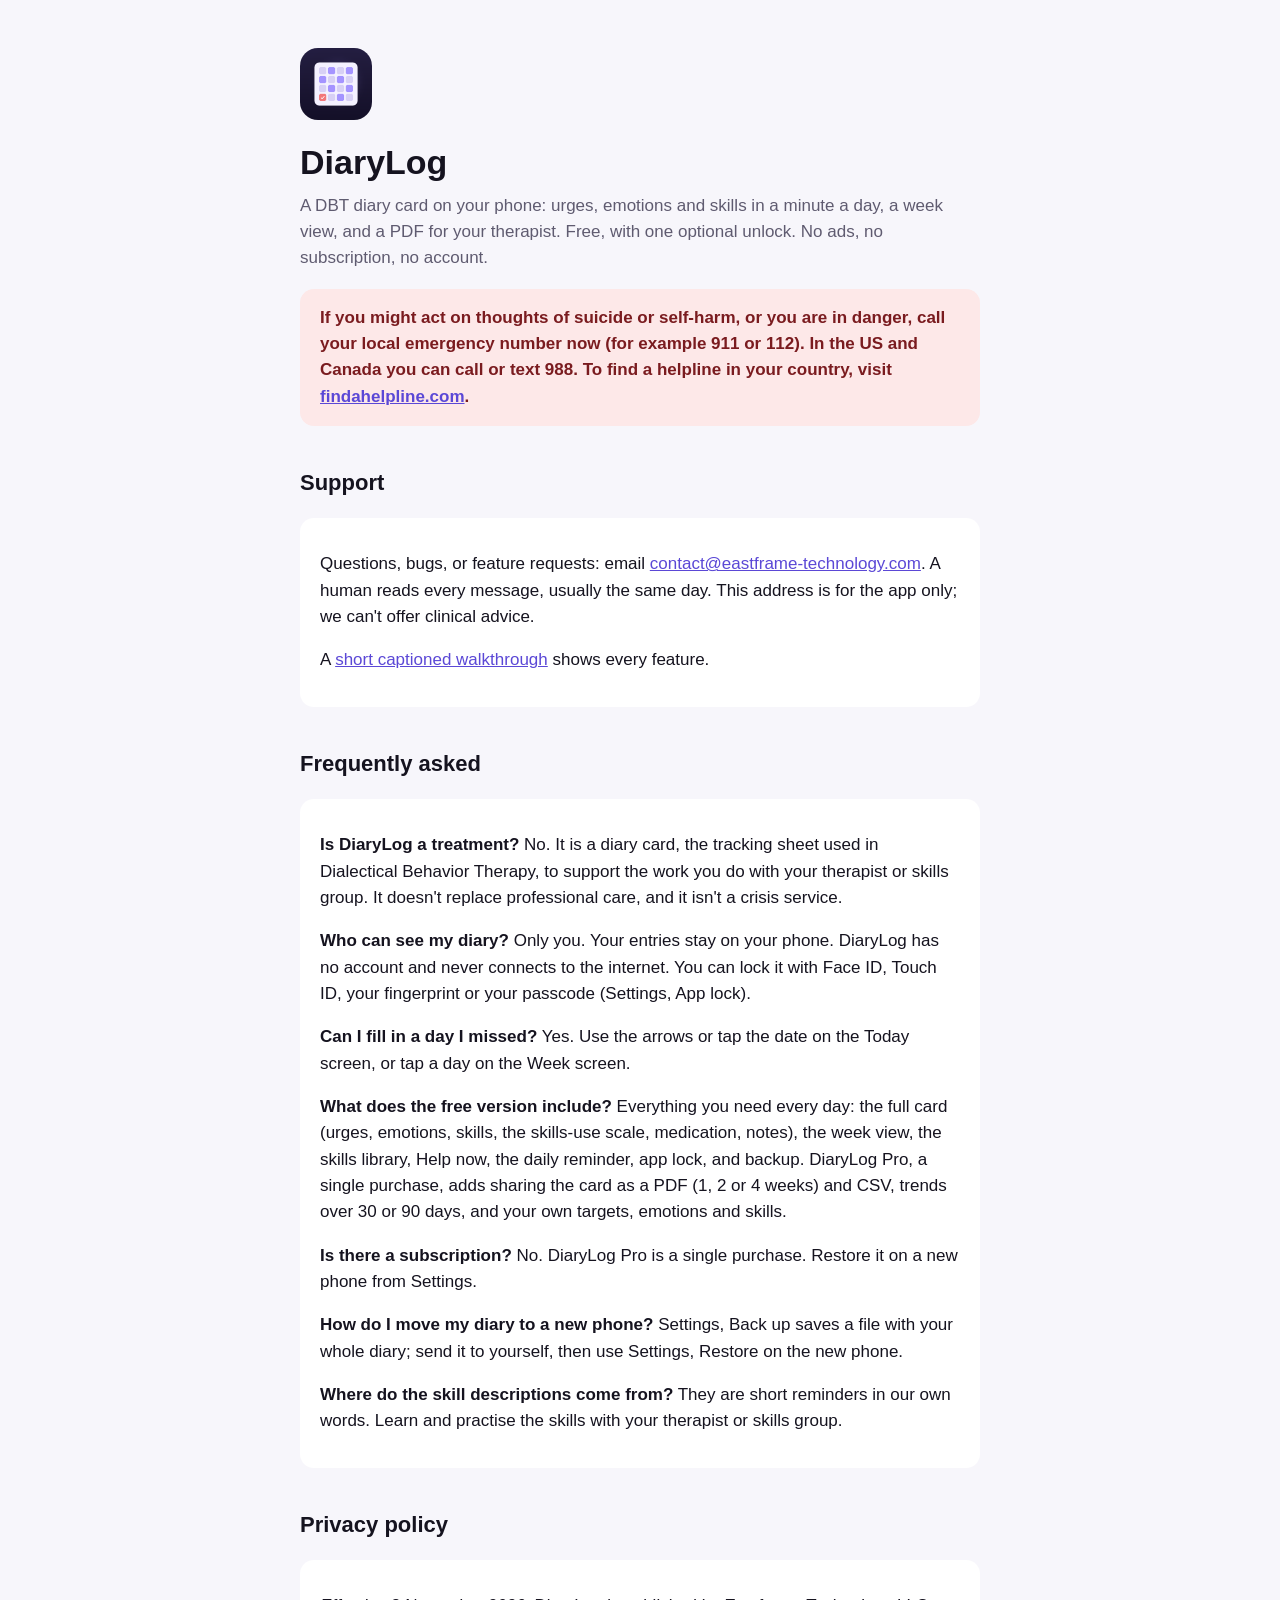
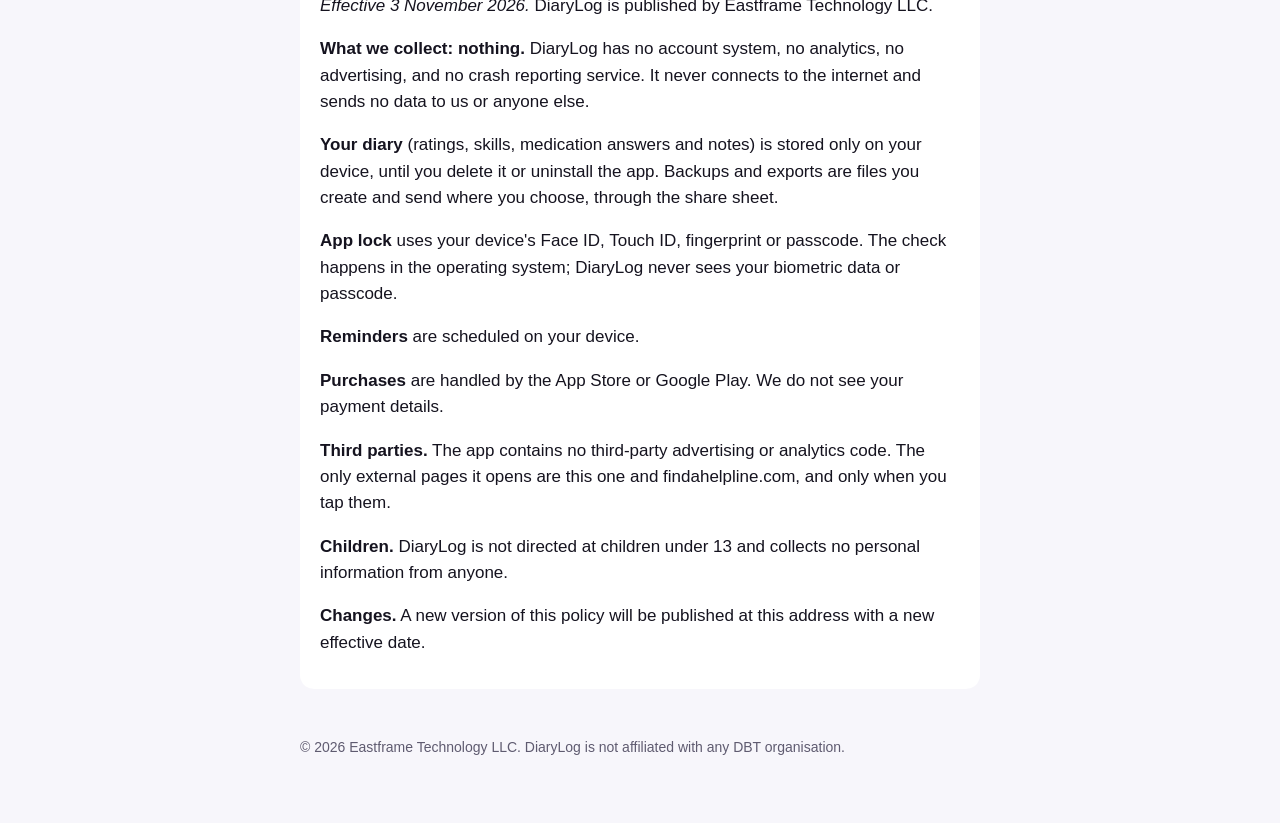
==== index.html @ 77106e6b "DiaryLog support page Co-Authored-By: Claude Opus 5.5 <noreply@anthropic.com>" ====
<!doctype html>
<html lang="en">
<head>
<meta charset="utf-8">
<meta name="viewport" content="width=device-width, initial-scale=1">
<title>DiaryLog support</title>
<meta name="description" content="Support and privacy policy for DiaryLog, the DBT diary card app.">
<style>
  :root { color-scheme: light dark; --bg:#f7f6fb; --fg:#15131f; --muted:#5f5b70; --accent:#5b48d6; --card:#ffffff; --alert:#fde8e8; --alertfg:#7a1b1f; }
  @media (prefers-color-scheme: dark) { :root { --bg:#0e0d16; --fg:#efedf7; --muted:#a7a3b8; --accent:#a594ff; --card:#18162a; --alert:#3a1418; --alertfg:#ffc9cb; } }
  body { margin:0; background:var(--bg); color:var(--fg); font:17px/1.55 -apple-system, BlinkMacSystemFont, "Segoe UI", Roboto, sans-serif; }
  main { max-width:680px; margin:0 auto; padding:48px 16px 64px; }
  h1 { font-size:34px; margin:0 0 4px; } h2 { margin-top:40px; font-size:22px; }
  p.lead { color:var(--muted); margin-top:0; }
  .card { background:var(--card); border-radius:14px; padding:16px 20px; margin:16px 0; }
  .alert { background:var(--alert); color:var(--alertfg); border-radius:14px; padding:16px 20px; margin:16px 0; font-weight:600; }
  a { color:var(--accent); }
  .logo { width:72px; height:72px; border-radius:18px; display:block; margin-bottom:16px; }
  footer { color:var(--muted); font-size:14px; margin-top:48px; }
</style>
</head>
<body>
<main>
  <img class="logo" src="icon.png" alt="">
  <h1>DiaryLog</h1>
  <p class="lead">A DBT diary card on your phone: urges, emotions and skills in a minute a day, a week view, and a PDF for your therapist. Free, with one optional unlock. No ads, no subscription, no account.</p>

  <div class="alert">If you might act on thoughts of suicide or self-harm, or you are in danger, call your local emergency number now (for example 911 or 112). In the US and Canada you can call or text 988. To find a helpline in your country, visit <a href="https://findahelpline.com">findahelpline.com</a>.</div>

  <h2 id="support">Support</h2>
  <div class="card">
    <p>Questions, bugs, or feature requests: email <a href="mailto:contact@eastframe-technology.com">contact@eastframe-technology.com</a>. A human reads every message, usually the same day. This address is for the app only; we can't offer clinical advice.</p>
    <p>A <a href="diarylog-ios-demo.mp4">short captioned walkthrough</a> shows every feature.</p>
  </div>

  <h2>Frequently asked</h2>
  <div class="card">
    <p><strong>Is DiaryLog a treatment?</strong> No. It is a diary card, the tracking sheet used in Dialectical Behavior Therapy, to support the work you do with your therapist or skills group. It doesn't replace professional care, and it isn't a crisis service.</p>
    <p><strong>Who can see my diary?</strong> Only you. Your entries stay on your phone. DiaryLog has no account and never connects to the internet. You can lock it with Face ID, Touch ID, your fingerprint or your passcode (Settings, App lock).</p>
    <p><strong>Can I fill in a day I missed?</strong> Yes. Use the arrows or tap the date on the Today screen, or tap a day on the Week screen.</p>
    <p><strong>What does the free version include?</strong> Everything you need every day: the full card (urges, emotions, skills, the skills-use scale, medication, notes), the week view, the skills library, Help now, the daily reminder, app lock, and backup. DiaryLog Pro, a single purchase, adds sharing the card as a PDF (1, 2 or 4 weeks) and CSV, trends over 30 or 90 days, and your own targets, emotions and skills.</p>
    <p><strong>Is there a subscription?</strong> No. DiaryLog Pro is a single purchase. Restore it on a new phone from Settings.</p>
    <p><strong>How do I move my diary to a new phone?</strong> Settings, Back up saves a file with your whole diary; send it to yourself, then use Settings, Restore on the new phone.</p>
    <p><strong>Where do the skill descriptions come from?</strong> They are short reminders in our own words. Learn and practise the skills with your therapist or skills group.</p>
  </div>

  <h2 id="privacy">Privacy policy</h2>
  <div class="card">
    <p><em>Effective 3 November 2026.</em> DiaryLog is published by Eastframe Technology LLC.</p>
    <p><strong>What we collect: nothing.</strong> DiaryLog has no account system, no analytics, no advertising, and no crash reporting service. It never connects to the internet and sends no data to us or anyone else.</p>
    <p><strong>Your diary</strong> (ratings, skills, medication answers and notes) is stored only on your device, until you delete it or uninstall the app. Backups and exports are files you create and send where you choose, through the share sheet.</p>
    <p><strong>App lock</strong> uses your device's Face ID, Touch ID, fingerprint or passcode. The check happens in the operating system; DiaryLog never sees your biometric data or passcode.</p>
    <p><strong>Reminders</strong> are scheduled on your device.</p>
    <p><strong>Purchases</strong> are handled by the App Store or Google Play. We do not see your payment details.</p>
    <p><strong>Third parties.</strong> The app contains no third-party advertising or analytics code. The only external pages it opens are this one and findahelpline.com, and only when you tap them.</p>
    <p><strong>Children.</strong> DiaryLog is not directed at children under 13 and collects no personal information from anyone.</p>
    <p><strong>Changes.</strong> A new version of this policy will be published at this address with a new effective date.</p>
  </div>

  <footer>© 2026 Eastframe Technology LLC. DiaryLog is not affiliated with any DBT organisation.</footer>
</main>
</body>
</html>
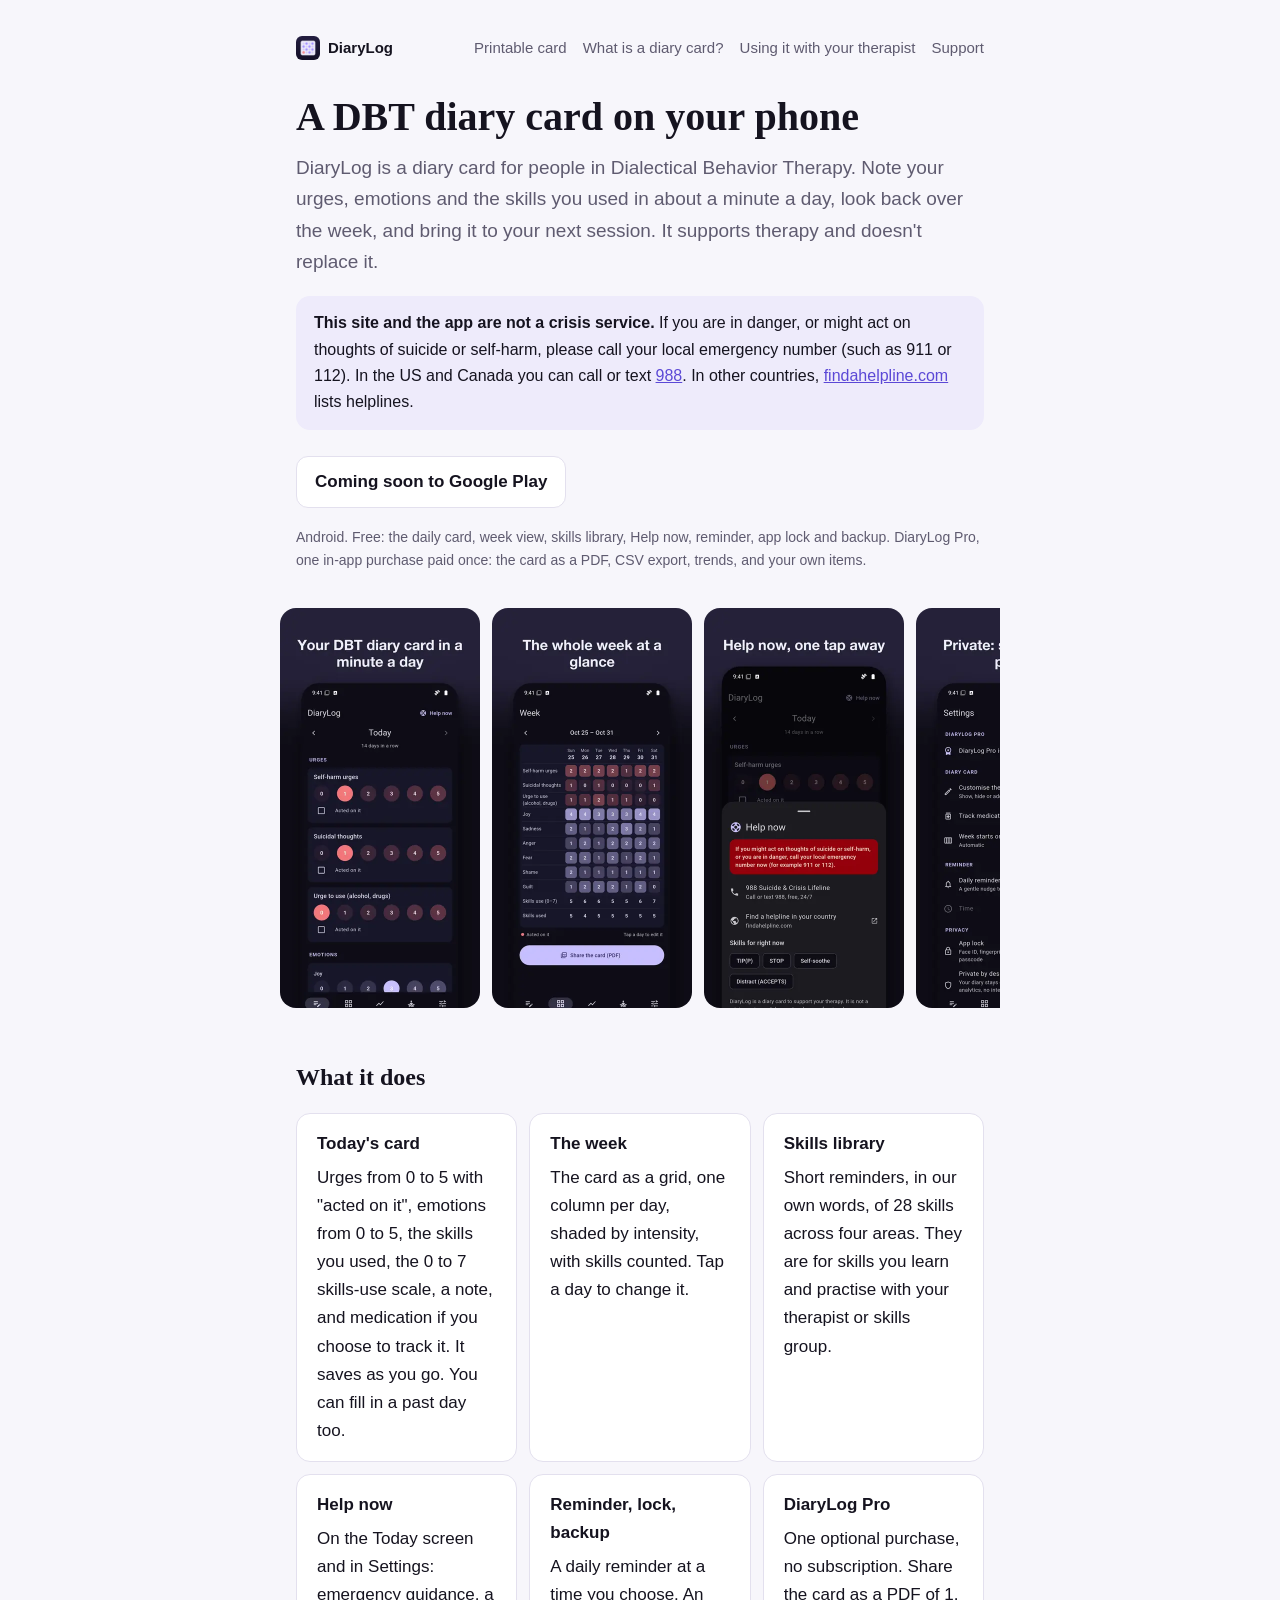
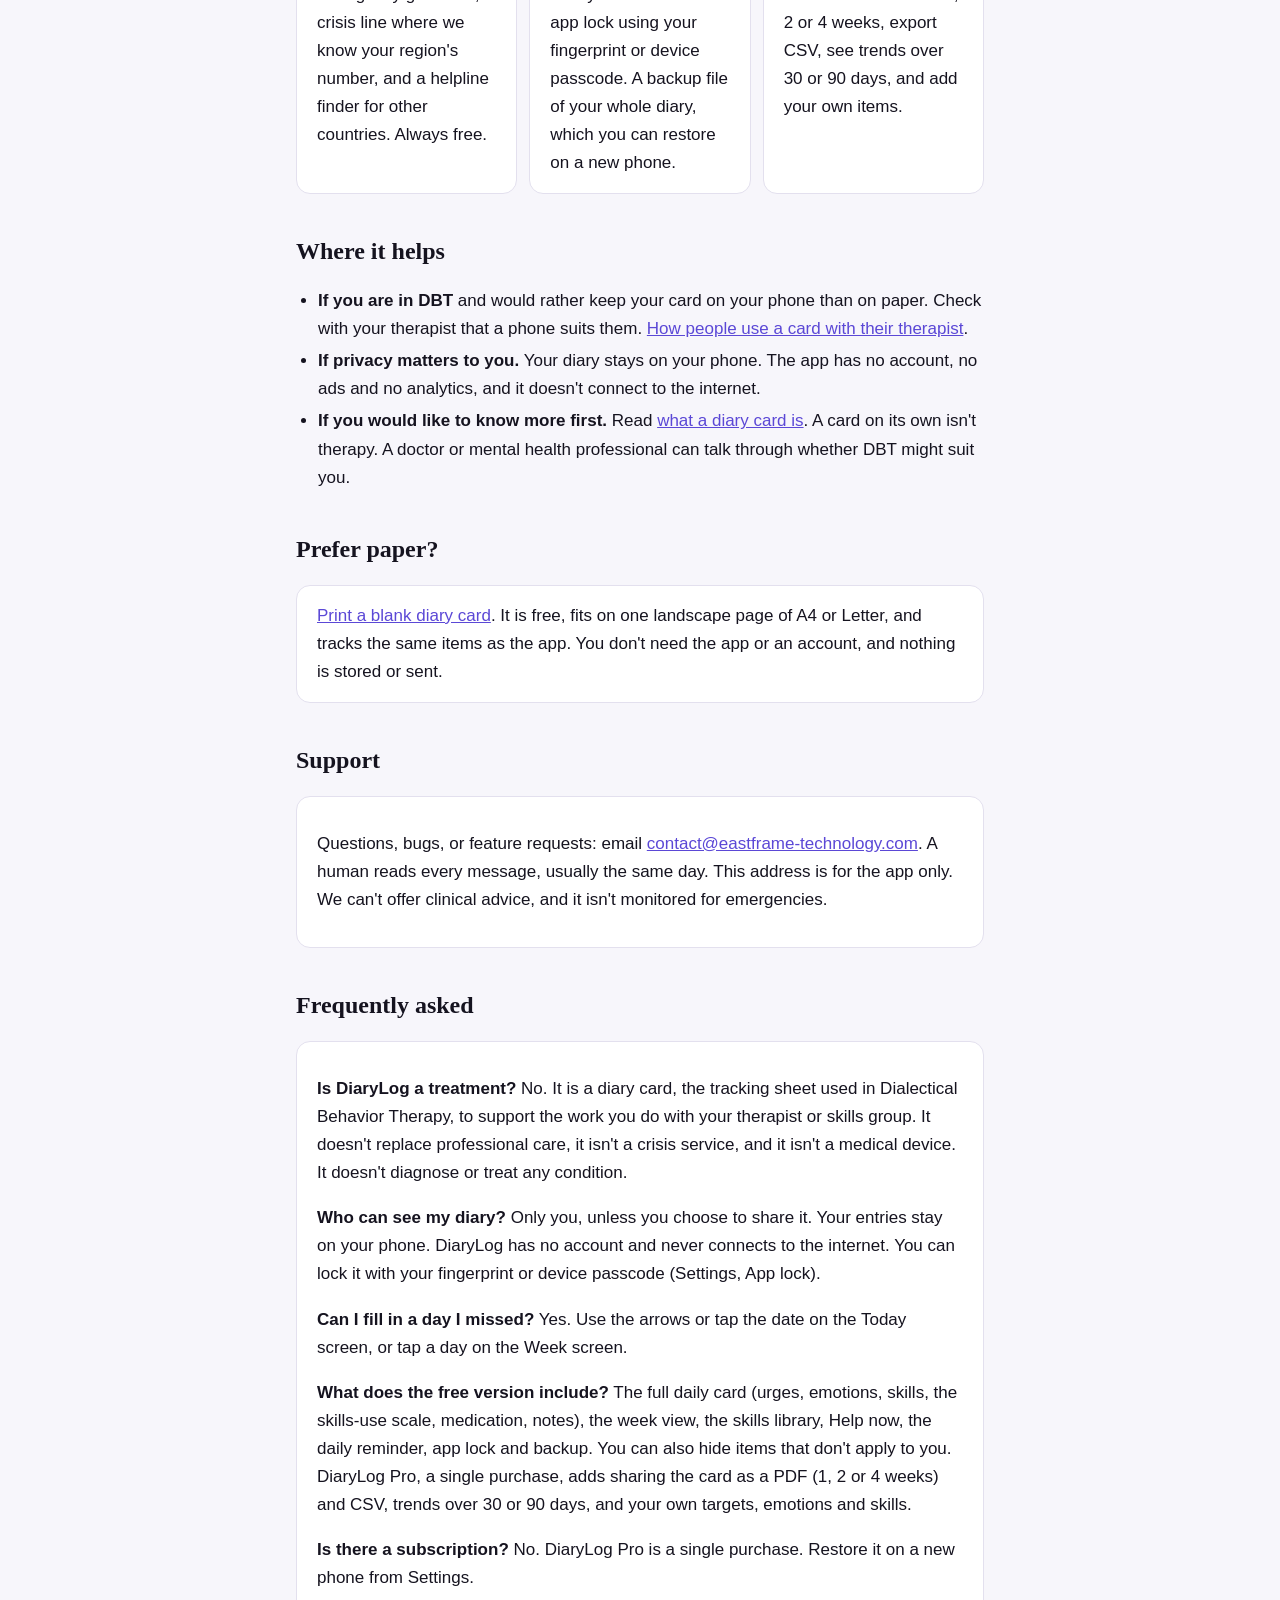
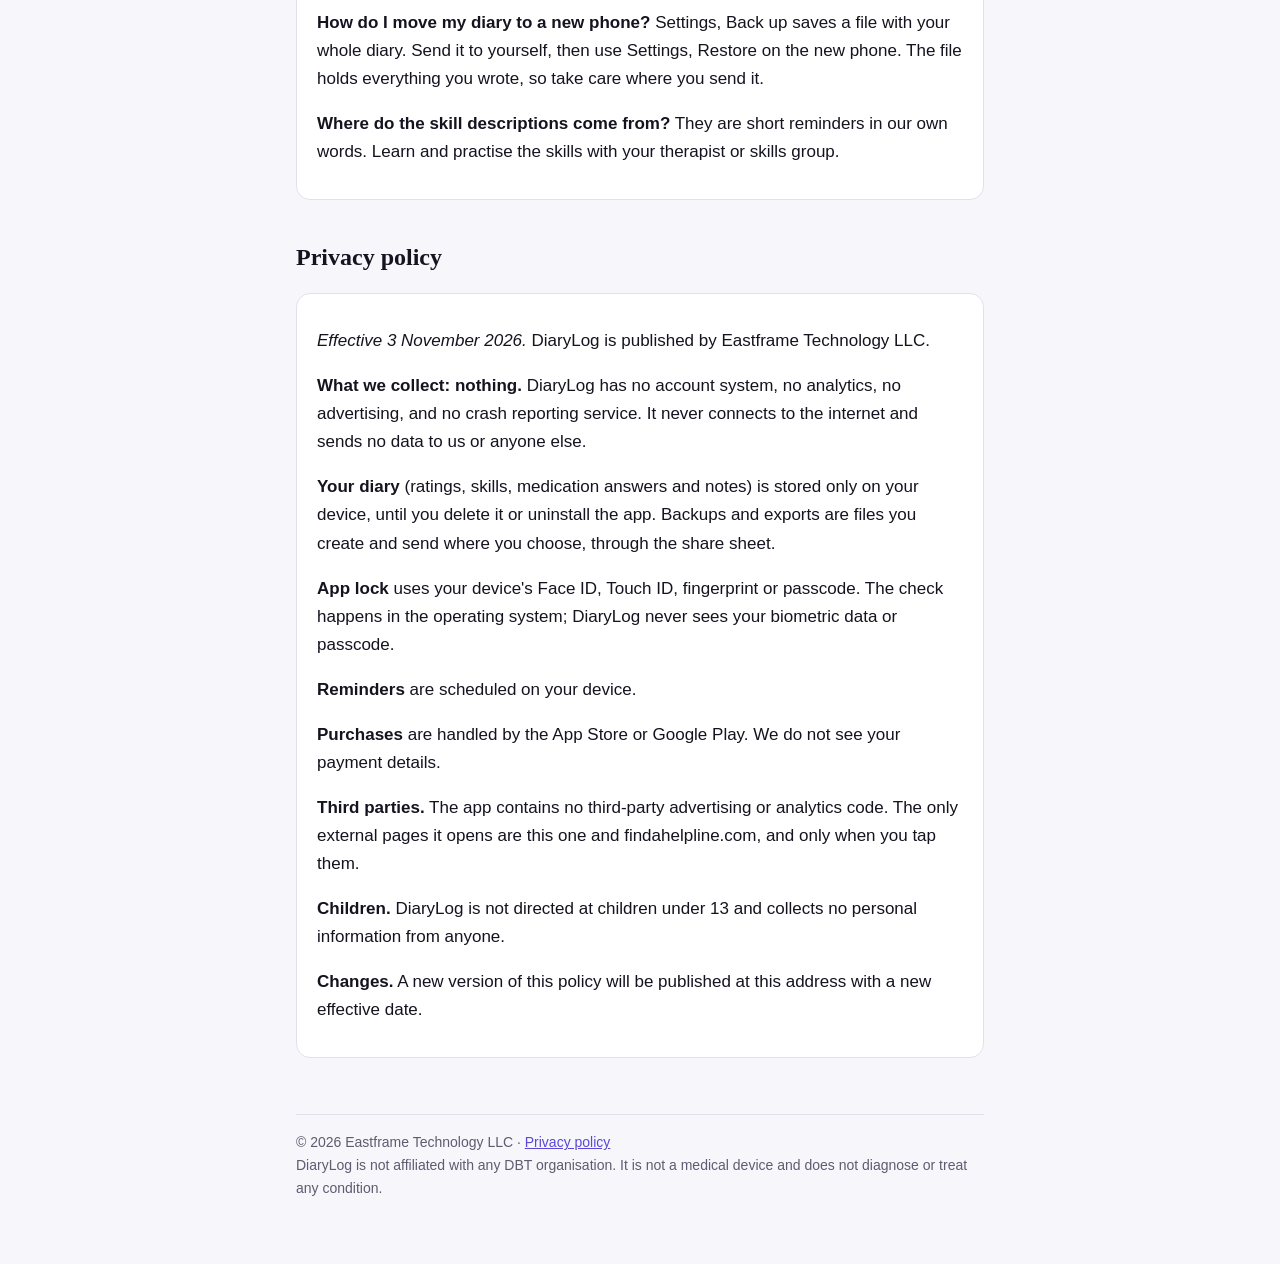
==== commit 2fa0232c: "Landing page, printable diary card, two guides and sitemap Blank one-page landscape diary card for A" ====
--- a/index.html
+++ b/index.html
@@ -3,44 +3,73 @@
 <head>
 <meta charset="utf-8">
 <meta name="viewport" content="width=device-width, initial-scale=1">
-<title>DiaryLog support</title>
-<meta name="description" content="Support and privacy policy for DiaryLog, the DBT diary card app.">
-<style>
-  :root { color-scheme: light dark; --bg:#f7f6fb; --fg:#15131f; --muted:#5f5b70; --accent:#5b48d6; --card:#ffffff; --alert:#fde8e8; --alertfg:#7a1b1f; }
-  @media (prefers-color-scheme: dark) { :root { --bg:#0e0d16; --fg:#efedf7; --muted:#a7a3b8; --accent:#a594ff; --card:#18162a; --alert:#3a1418; --alertfg:#ffc9cb; } }
-  body { margin:0; background:var(--bg); color:var(--fg); font:17px/1.55 -apple-system, BlinkMacSystemFont, "Segoe UI", Roboto, sans-serif; }
-  main { max-width:680px; margin:0 auto; padding:48px 16px 64px; }
-  h1 { font-size:34px; margin:0 0 4px; } h2 { margin-top:40px; font-size:22px; }
-  p.lead { color:var(--muted); margin-top:0; }
-  .card { background:var(--card); border-radius:14px; padding:16px 20px; margin:16px 0; }
-  .alert { background:var(--alert); color:var(--alertfg); border-radius:14px; padding:16px 20px; margin:16px 0; font-weight:600; }
-  a { color:var(--accent); }
-  .logo { width:72px; height:72px; border-radius:18px; display:block; margin-bottom:16px; }
-  footer { color:var(--muted); font-size:14px; margin-top:48px; }
-</style>
+<title>DiaryLog: DBT diary card app for Android, private and on your phone</title>
+<meta name="description" content="DiaryLog is a DBT diary card for Android: urges, emotions, skills use, medication and notes, with a week view to bring to your therapist. Your entries stay on your phone. No ads, no account.">
+<link rel="canonical" href="https://eastframe-technology.github.io/diarylog-support/">
+<meta property="og:type" content="website">
+<meta property="og:title" content="DiaryLog: a DBT diary card on your phone">
+<meta property="og:description" content="Urges, emotions and skills in about a minute a day, with a week view to bring to your therapist. Your entries stay on your phone.">
+<meta property="og:image" content="https://eastframe-technology.github.io/diarylog-support/img/og.jpg">
+<meta property="og:url" content="https://eastframe-technology.github.io/diarylog-support/">
+<meta name="twitter:card" content="summary_large_image">
+<link rel="icon" href="icon.png">
+<link rel="stylesheet" href="style.css">
+<script type="application/ld+json">
+{"@context":"https://schema.org","@type":"MobileApplication","name":"DiaryLog: DBT Diary Card","operatingSystem":"Android","applicationCategory":"HealthApplication","description":"A DBT diary card to support therapy: urges, emotions, skills use, medication and notes, with a week view. No ads, no subscription, no account. Not a treatment and not a crisis service.","image":"https://eastframe-technology.github.io/diarylog-support/img/og.jpg","offers":{"@type":"Offer","price":"0","priceCurrency":"USD"},"publisher":{"@type":"Organization","name":"Eastframe Technology LLC"}}
+</script>
 </head>
 <body>
 <main>
-  <img class="logo" src="icon.png" alt="">
-  <h1>DiaryLog</h1>
-  <p class="lead">A DBT diary card on your phone: urges, emotions and skills in a minute a day, a week view, and a PDF for your therapist. Free, with one optional unlock. No ads, no subscription, no account.</p>
+  <nav><a class="home" href="./"><img src="icon.png" alt="">DiaryLog</a><a href="tools/printable-dbt-diary-card.html">Printable card</a><a href="guides/what-is-a-dbt-diary-card.html">What is a diary card?</a><a href="guides/diary-card-with-your-therapist.html">Using it with your therapist</a><a href="#support">Support</a></nav>
 
-  <div class="alert">If you might act on thoughts of suicide or self-harm, or you are in danger, call your local emergency number now (for example 911 or 112). In the US and Canada you can call or text 988. To find a helpline in your country, visit <a href="https://findahelpline.com">findahelpline.com</a>.</div>
+  <h1>A DBT diary card on your phone</h1>
+  <p class="lead">DiaryLog is a diary card for people in Dialectical Behavior Therapy. Note your urges, emotions and the skills you used in about a minute a day, look back over the week, and bring it to your next session. It supports therapy and doesn't replace it.</p>
+
+  <aside class="crisis"><strong>This site and the app are not a crisis service.</strong> If you are in danger, or might act on thoughts of suicide or self-harm, please call your local emergency number (such as 911 or 112). In the US and Canada you can call or text <a href="tel:988">988</a>. In other countries, <a href="https://findahelpline.com">findahelpline.com</a> lists helplines.</aside>
+
+  <!-- PLAY_CTA --><p class="soon">Coming soon to Google Play</p><!-- /PLAY_CTA -->
+  <p class="note">Android. Free: the daily card, week view, skills library, Help now, reminder, app lock and backup. DiaryLog Pro, one in-app purchase paid once: the card as a PDF, CSV export, trends, and your own items.</p>
+
+  <div class="shots" aria-label="Screenshots">
+    <img src="img/shot-1.webp" width="200" height="400" alt="Today's card with urges and emotions rated from 0 to 5">
+    <img src="img/shot-2.webp" width="200" height="400" alt="Week view as a grid, one column per day" loading="lazy">
+    <img src="img/shot-3.webp" width="200" height="400" alt="Help now sheet with emergency guidance and a helpline finder" loading="lazy">
+    <img src="img/shot-4.webp" width="200" height="400" alt="Settings for the card, reminder and app lock" loading="lazy">
+  </div>
+
+  <h2>What it does</h2>
+  <div class="grid">
+    <div class="card"><h3>Today's card</h3>Urges from 0 to 5 with "acted on it", emotions from 0 to 5, the skills you used, the 0 to 7 skills-use scale, a note, and medication if you choose to track it. It saves as you go. You can fill in a past day too.</div>
+    <div class="card"><h3>The week</h3>The card as a grid, one column per day, shaded by intensity, with skills counted. Tap a day to change it.</div>
+    <div class="card"><h3>Skills library</h3>Short reminders, in our own words, of 28 skills across four areas. They are for skills you learn and practise with your therapist or skills group.</div>
+    <div class="card"><h3>Help now</h3>On the Today screen and in Settings: emergency guidance, a crisis line where we know your region's number, and a helpline finder for other countries. Always free.</div>
+    <div class="card"><h3>Reminder, lock, backup</h3>A daily reminder at a time you choose. An app lock using your fingerprint or device passcode. A backup file of your whole diary, which you can restore on a new phone.</div>
+    <div class="card"><h3>DiaryLog Pro</h3>One optional purchase, no subscription. Share the card as a PDF of 1, 2 or 4 weeks, export CSV, see trends over 30 or 90 days, and add your own items.</div>
+  </div>
+
+  <h2>Where it helps</h2>
+  <ul>
+    <li><strong>If you are in DBT</strong> and would rather keep your card on your phone than on paper. Check with your therapist that a phone suits them. <a href="guides/diary-card-with-your-therapist.html">How people use a card with their therapist</a>.</li>
+    <li><strong>If privacy matters to you.</strong> Your diary stays on your phone. The app has no account, no ads and no analytics, and it doesn't connect to the internet.</li>
+    <li><strong>If you would like to know more first.</strong> Read <a href="guides/what-is-a-dbt-diary-card.html">what a diary card is</a>. A card on its own isn't therapy. A doctor or mental health professional can talk through whether DBT might suit you.</li>
+  </ul>
+
+  <h2>Prefer paper?</h2>
+  <div class="card"><a href="tools/printable-dbt-diary-card.html">Print a blank diary card</a>. It is free, fits on one landscape page of A4 or Letter, and tracks the same items as the app. You don't need the app or an account, and nothing is stored or sent.</div>
 
   <h2 id="support">Support</h2>
   <div class="card">
-    <p>Questions, bugs, or feature requests: email <a href="mailto:contact@eastframe-technology.com">contact@eastframe-technology.com</a>. A human reads every message, usually the same day. This address is for the app only; we can't offer clinical advice.</p>
-    <p>A <a href="diarylog-ios-demo.mp4">short captioned walkthrough</a> shows every feature.</p>
+    <p>Questions, bugs, or feature requests: email <a href="mailto:contact@eastframe-technology.com">contact@eastframe-technology.com</a>. A human reads every message, usually the same day. This address is for the app only. We can't offer clinical advice, and it isn't monitored for emergencies.</p>
   </div>
 
   <h2>Frequently asked</h2>
   <div class="card">
-    <p><strong>Is DiaryLog a treatment?</strong> No. It is a diary card, the tracking sheet used in Dialectical Behavior Therapy, to support the work you do with your therapist or skills group. It doesn't replace professional care, and it isn't a crisis service.</p>
-    <p><strong>Who can see my diary?</strong> Only you. Your entries stay on your phone. DiaryLog has no account and never connects to the internet. You can lock it with Face ID, Touch ID, your fingerprint or your passcode (Settings, App lock).</p>
+    <p><strong>Is DiaryLog a treatment?</strong> No. It is a diary card, the tracking sheet used in Dialectical Behavior Therapy, to support the work you do with your therapist or skills group. It doesn't replace professional care, it isn't a crisis service, and it isn't a medical device. It doesn't diagnose or treat any condition.</p>
+    <p><strong>Who can see my diary?</strong> Only you, unless you choose to share it. Your entries stay on your phone. DiaryLog has no account and never connects to the internet. You can lock it with your fingerprint or device passcode (Settings, App lock).</p>
     <p><strong>Can I fill in a day I missed?</strong> Yes. Use the arrows or tap the date on the Today screen, or tap a day on the Week screen.</p>
-    <p><strong>What does the free version include?</strong> Everything you need every day: the full card (urges, emotions, skills, the skills-use scale, medication, notes), the week view, the skills library, Help now, the daily reminder, app lock, and backup. DiaryLog Pro, a single purchase, adds sharing the card as a PDF (1, 2 or 4 weeks) and CSV, trends over 30 or 90 days, and your own targets, emotions and skills.</p>
+    <p><strong>What does the free version include?</strong> The full daily card (urges, emotions, skills, the skills-use scale, medication, notes), the week view, the skills library, Help now, the daily reminder, app lock and backup. You can also hide items that don't apply to you. DiaryLog Pro, a single purchase, adds sharing the card as a PDF (1, 2 or 4 weeks) and CSV, trends over 30 or 90 days, and your own targets, emotions and skills.</p>
     <p><strong>Is there a subscription?</strong> No. DiaryLog Pro is a single purchase. Restore it on a new phone from Settings.</p>
-    <p><strong>How do I move my diary to a new phone?</strong> Settings, Back up saves a file with your whole diary; send it to yourself, then use Settings, Restore on the new phone.</p>
+    <p><strong>How do I move my diary to a new phone?</strong> Settings, Back up saves a file with your whole diary. Send it to yourself, then use Settings, Restore on the new phone. The file holds everything you wrote, so take care where you send it.</p>
     <p><strong>Where do the skill descriptions come from?</strong> They are short reminders in our own words. Learn and practise the skills with your therapist or skills group.</p>
   </div>
 
@@ -57,7 +86,7 @@
     <p><strong>Changes.</strong> A new version of this policy will be published at this address with a new effective date.</p>
   </div>
 
-  <footer>© 2026 Eastframe Technology LLC. DiaryLog is not affiliated with any DBT organisation.</footer>
+  <footer>© 2026 Eastframe Technology LLC · <a href="privacy.html">Privacy policy</a><br>DiaryLog is not affiliated with any DBT organisation. It is not a medical device and does not diagnose or treat any condition.</footer>
 </main>
 </body>
 </html>
--- a/style.css
+++ b/style.css
@@ -0,0 +1,86 @@
+:root { color-scheme: light dark; --bg:#f7f6fb; --fg:#15131f; --muted:#5f5b70; --accent:#5b48d6; --card:#ffffff; --line:#e3e0ee; --tint:#eeebfb; }
+@media (prefers-color-scheme: dark) { :root { --bg:#0e0d16; --fg:#efedf7; --muted:#a7a3b8; --accent:#a594ff; --card:#18162a; --line:#2a2740; --tint:#1e1b33; } }
+* { box-sizing: border-box; }
+[hidden] { display:none !important; }
+body { margin:0; background:var(--bg); color:var(--fg); font:17px/1.65 -apple-system, BlinkMacSystemFont, "Segoe UI", Roboto, sans-serif; }
+main { max-width:720px; margin:0 auto; padding:36px 16px 64px; }
+main.wide { max-width:1096px; }
+main.wide > :not(.sheet-wrap) { max-width:720px; margin-left:auto; margin-right:auto; }
+nav { display:flex; gap:16px; flex-wrap:wrap; font-size:15px; margin-bottom:32px; }
+nav a { color:var(--muted); text-decoration:none; } nav a:hover { color:var(--fg); }
+nav a.home { color:var(--fg); font-weight:600; margin-right:auto; display:flex; align-items:center; gap:8px; }
+nav img { width:24px; height:24px; border-radius:6px; }
+h1, h2 { font-family:"Iowan Old Style", "Palatino Linotype", Georgia, serif; font-weight:600; }
+h1 { font-size:clamp(29px, 6vw, 40px); line-height:1.18; margin:0 0 12px; }
+h2 { margin-top:42px; font-size:24px; line-height:1.3; } h3 { font-size:17px; margin:24px 0 6px; }
+p.lead { color:var(--muted); font-size:19px; margin-top:0; }
+a { color:var(--accent); }
+.card { background:var(--card); border:1px solid var(--line); border-radius:14px; padding:16px 20px; margin:16px 0; }
+.crisis { background:var(--tint); border-radius:14px; padding:14px 18px; margin:18px 0; font-size:16px; }
+.soon { display:inline-block; background:var(--card); border:1px solid var(--line); font-weight:600; padding:11px 18px; border-radius:12px; margin:8px 0 4px; }
+.note { color:var(--muted); font-size:14px; }
+.shots { display:flex; gap:12px; overflow-x:auto; padding:8px 16px 12px; margin:28px -16px 0; scroll-snap-type:x mandatory; }
+.shots img { width:200px; height:auto; aspect-ratio:1/2; border-radius:16px; flex:none; scroll-snap-align:start; background:#15112a; }
+.grid { display:grid; grid-template-columns:repeat(auto-fit, minmax(210px, 1fr)); gap:12px; }
+.grid .card { margin:0; } .grid h3 { margin-top:0; }
+ul, ol { padding-left:22px; } li { margin:4px 0; }
+footer { color:var(--muted); font-size:14px; margin-top:56px; border-top:1px solid var(--line); padding-top:16px; }
+@media (max-width: 480px) { nav { gap:12px; font-size:14px; } nav a.home { width:100%; margin-bottom:2px; } }
+
+/* Printable card: controls */
+.controls { display:flex; flex-wrap:wrap; align-items:end; gap:12px 16px; margin:20px auto; }
+.controls label { display:block; font-size:14px; font-weight:600; color:var(--muted); margin-bottom:4px; }
+.controls select { font:inherit; font-size:16px; color:var(--fg); background:var(--card); border:1px solid var(--line); border-radius:10px; padding:9px 12px; }
+.controls button { font:inherit; font-weight:600; color:#fff; background:#5b48d6; border:0; border-radius:10px; padding:10px 22px; cursor:pointer; }
+.controls button:focus-visible, .controls select:focus-visible { outline:2px solid var(--accent); outline-offset:2px; }
+
+/* Printable card: the sheet. Always paper colours, in dark mode too. */
+.sheet-wrap { overflow-x:auto; margin:16px 0; border-radius:6px; }
+.sheet { --ink:#1c1b22; --soft:#625f73; --rule:#b9b4cf; --heavy:#5f5a7d; --band:#ebe8fa; --shade:#f6f5fc; --mark:#4a39bd;
+  width:1064px; padding:6mm; background:#fff; color:var(--ink);
+  font:8.2pt/1.25 -apple-system, BlinkMacSystemFont, "Segoe UI", Roboto, Helvetica, Arial, sans-serif; color-scheme:light; }
+.sheet-head { display:flex; align-items:baseline; gap:5mm; height:8mm; }
+.sheet-title { font:600 16pt/1.1 "Iowan Old Style", "Palatino Linotype", Georgia, serif; color:var(--mark); }
+.sheet-sub { color:var(--soft); }
+.sheet-fields { margin-left:auto; display:flex; gap:5mm; }
+.sheet-fields span { display:flex; align-items:baseline; gap:1.5mm; color:var(--soft); white-space:nowrap; }
+.sheet-fields i { display:block; border-bottom:0.6pt solid var(--ink); }
+.sheet-fields .name i { width:34mm; } .sheet-fields .week i { width:28mm; }
+
+.days { margin-top:1.4mm; width:100%; border-collapse:collapse; table-layout:fixed; }
+.days th, .days td { border:0.5pt solid var(--rule); padding:0; text-align:center; }
+.days thead th { background:var(--band); font-weight:600; font-size:7.6pt; line-height:1.15; padding:0.6mm 0.5mm; -webkit-print-color-adjust:exact; print-color-adjust:exact; }
+.days thead .group { font-size:8.4pt; height:5.6mm; color:var(--mark); }
+.days thead .target { height:15mm; }
+.days thead .sub { height:4.6mm; font-weight:400; font-size:7pt; background:#fff; }
+.days thead .own { font-weight:400; color:var(--soft); }
+.v { display:inline-block; writing-mode:vertical-rl; transform:rotate(180deg); text-align:left; white-space:normal; height:18.6mm; }
+.days tbody th { font-weight:600; text-align:left; padding-left:1.6mm; font-size:8.6pt; }
+.days tbody tr { height:13.2mm; }
+.days .tick { background:var(--shade); -webkit-print-color-adjust:exact; print-color-adjust:exact; }
+.box { display:inline-block; width:3.4mm; height:3.4mm; border:0.6pt solid var(--soft); border-radius:0.5mm; vertical-align:middle; }
+.yn { color:var(--soft); font-size:7.4pt; white-space:nowrap; }
+.days .lead-col { border-left:1.1pt solid var(--heavy); }
+.days .day-col { width:20mm; } .days .num { width:8.7mm; } .days .act { width:8.3mm; } .days .emo { width:8.1mm; } .days .mod { width:7.9mm; } .days .use { width:8.6mm; } .days .med { width:9.6mm; }
+
+.sheet-lower { margin-top:2.2mm; height:41mm; display:grid; grid-template-columns:1.25fr 1.5fr 1fr 1fr; gap:2.2mm; }
+.sheet-box { border:0.5pt solid var(--rule); border-radius:1.2mm; padding:1.6mm 2.2mm; overflow:hidden; }
+.sheet-box h3 { margin:0 0 0.8mm; font-size:8.4pt; line-height:1.2; font-weight:600; color:var(--mark); }
+.sheet-box ul { list-style:none; margin:0; padding:0; font-size:7.7pt; line-height:1.3; }
+.sheet-box .line { height:6.6mm; border-bottom:0.5pt solid var(--rule); }
+.sheet-box li { margin:0; }
+.use-key { columns:2; column-gap:3mm; }
+.use-key li { break-inside:avoid; padding-left:3.2mm; text-indent:-3.2mm; margin-bottom:0.4mm; }
+.use-key b { display:inline-block; width:3.2mm; text-indent:0; }
+.sheet-foot { margin-top:2.2mm; display:flex; justify-content:space-between; gap:6mm; font-size:7.3pt; line-height:1.25; color:var(--soft); }
+.sheet-foot strong { color:var(--ink); font-weight:600; }
+.sheet-foot .src { text-align:right; flex:none; }
+
+@page { size:landscape; margin:9mm; }
+@media print {
+  html, body { background:#fff !important; color:#000; }
+  main, main.wide { max-width:none; padding:0; margin:0; }
+  main > :not(.sheet-wrap) { display:none !important; }
+  .sheet-wrap { overflow:visible; margin:0; border-radius:0; }
+  .sheet { width:100%; padding:0; page-break-inside:avoid; break-inside:avoid; }
+}
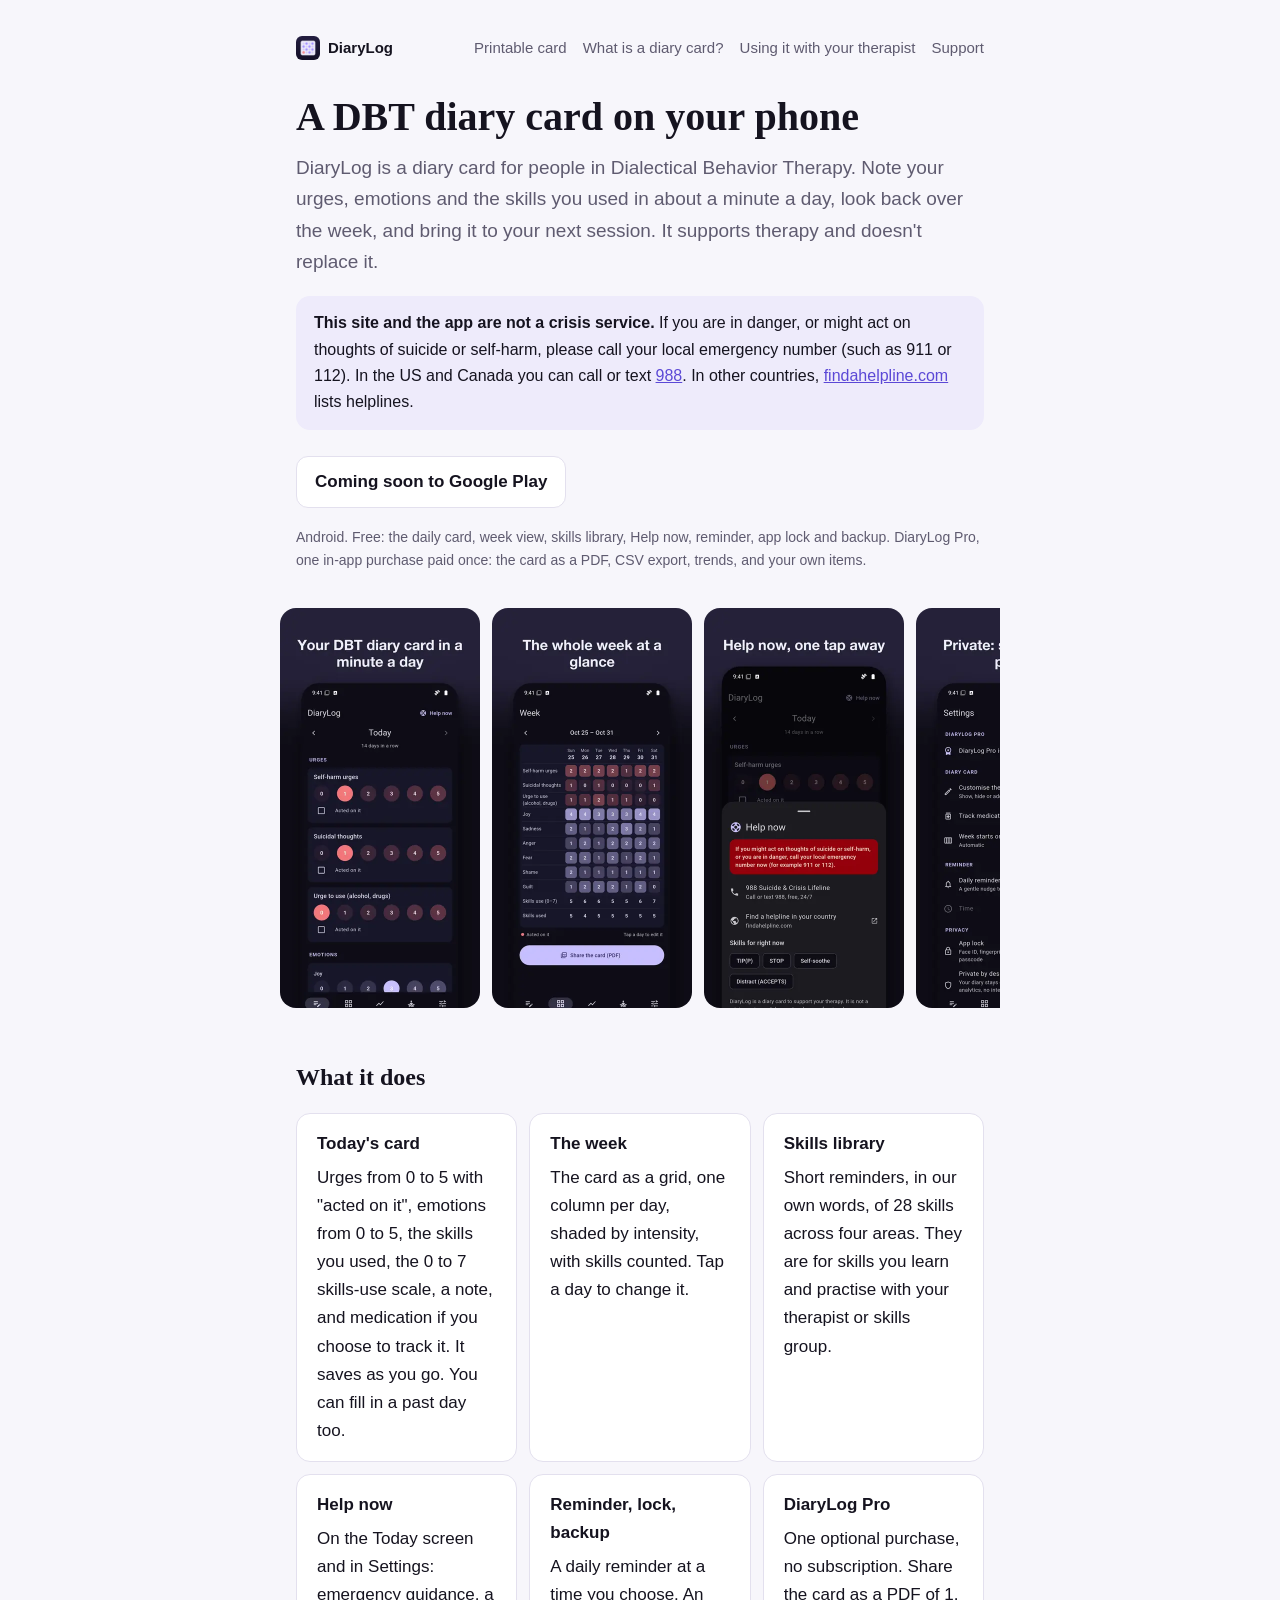
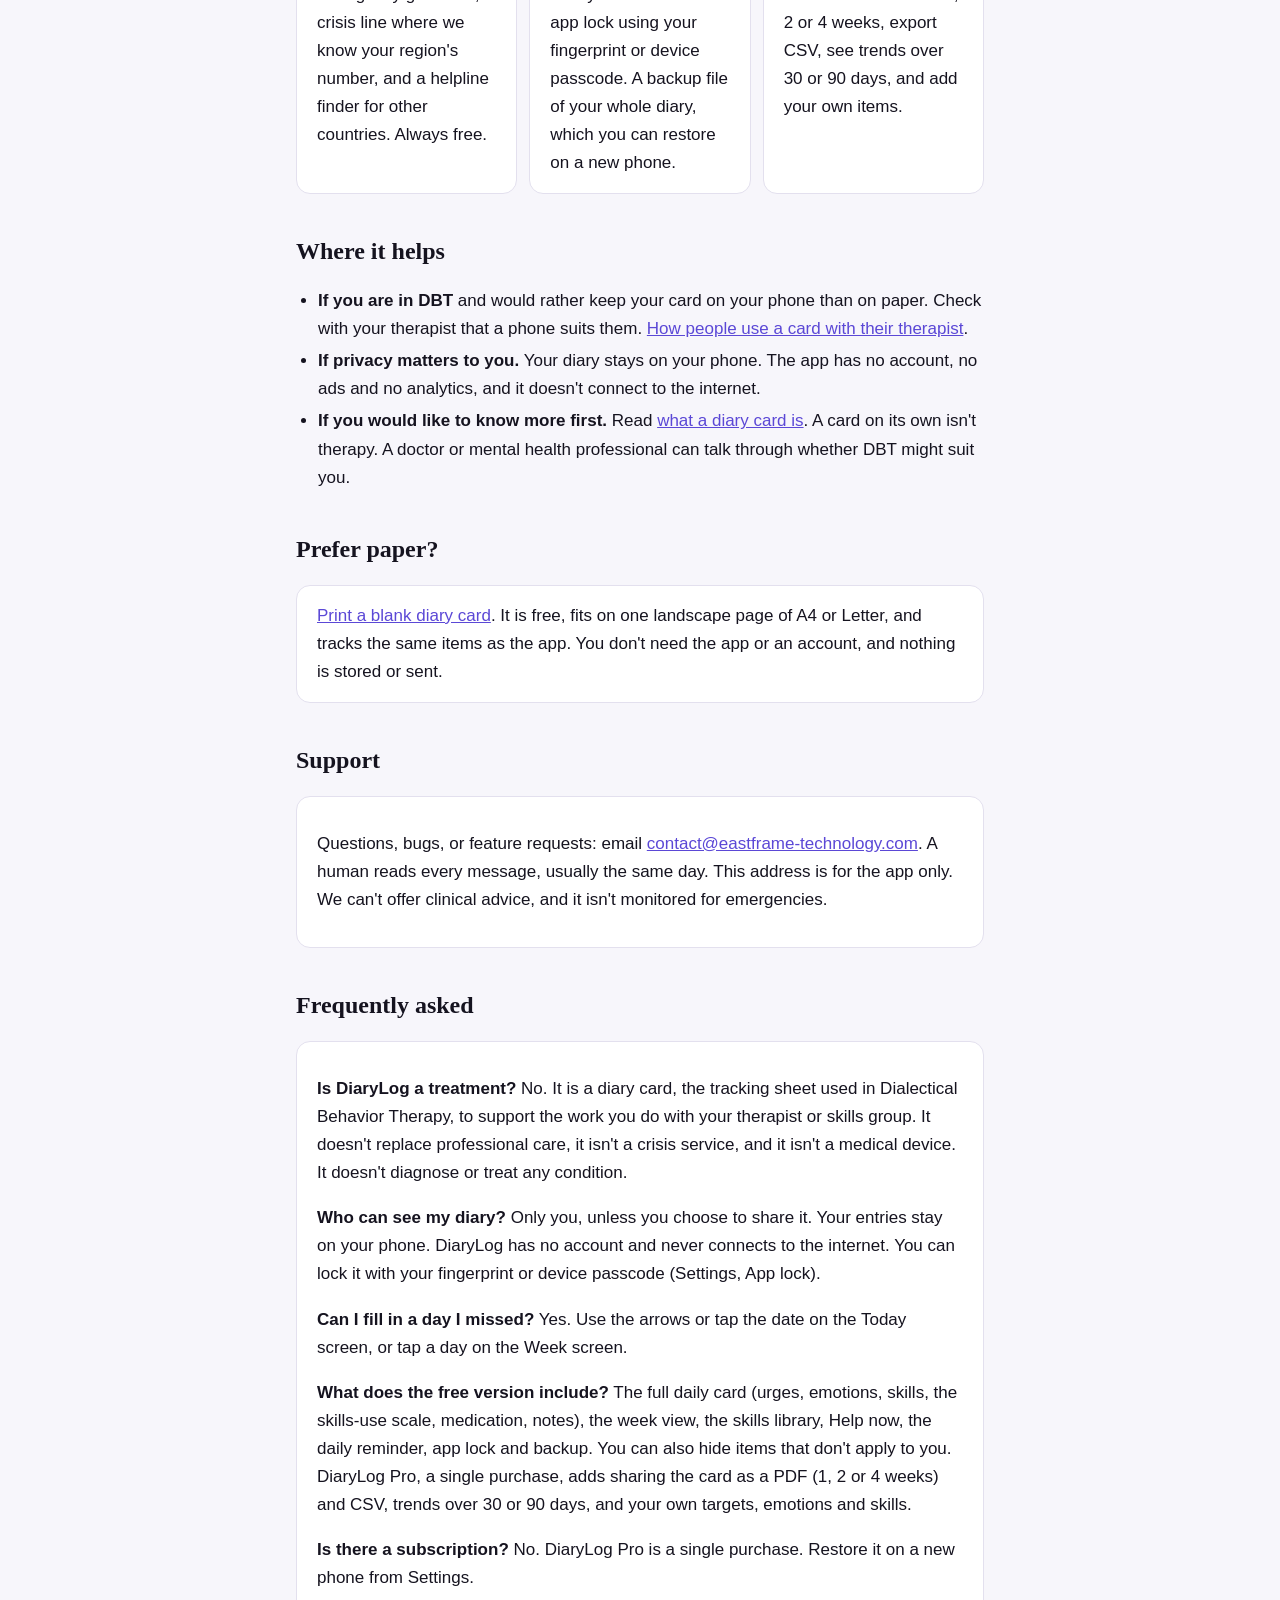
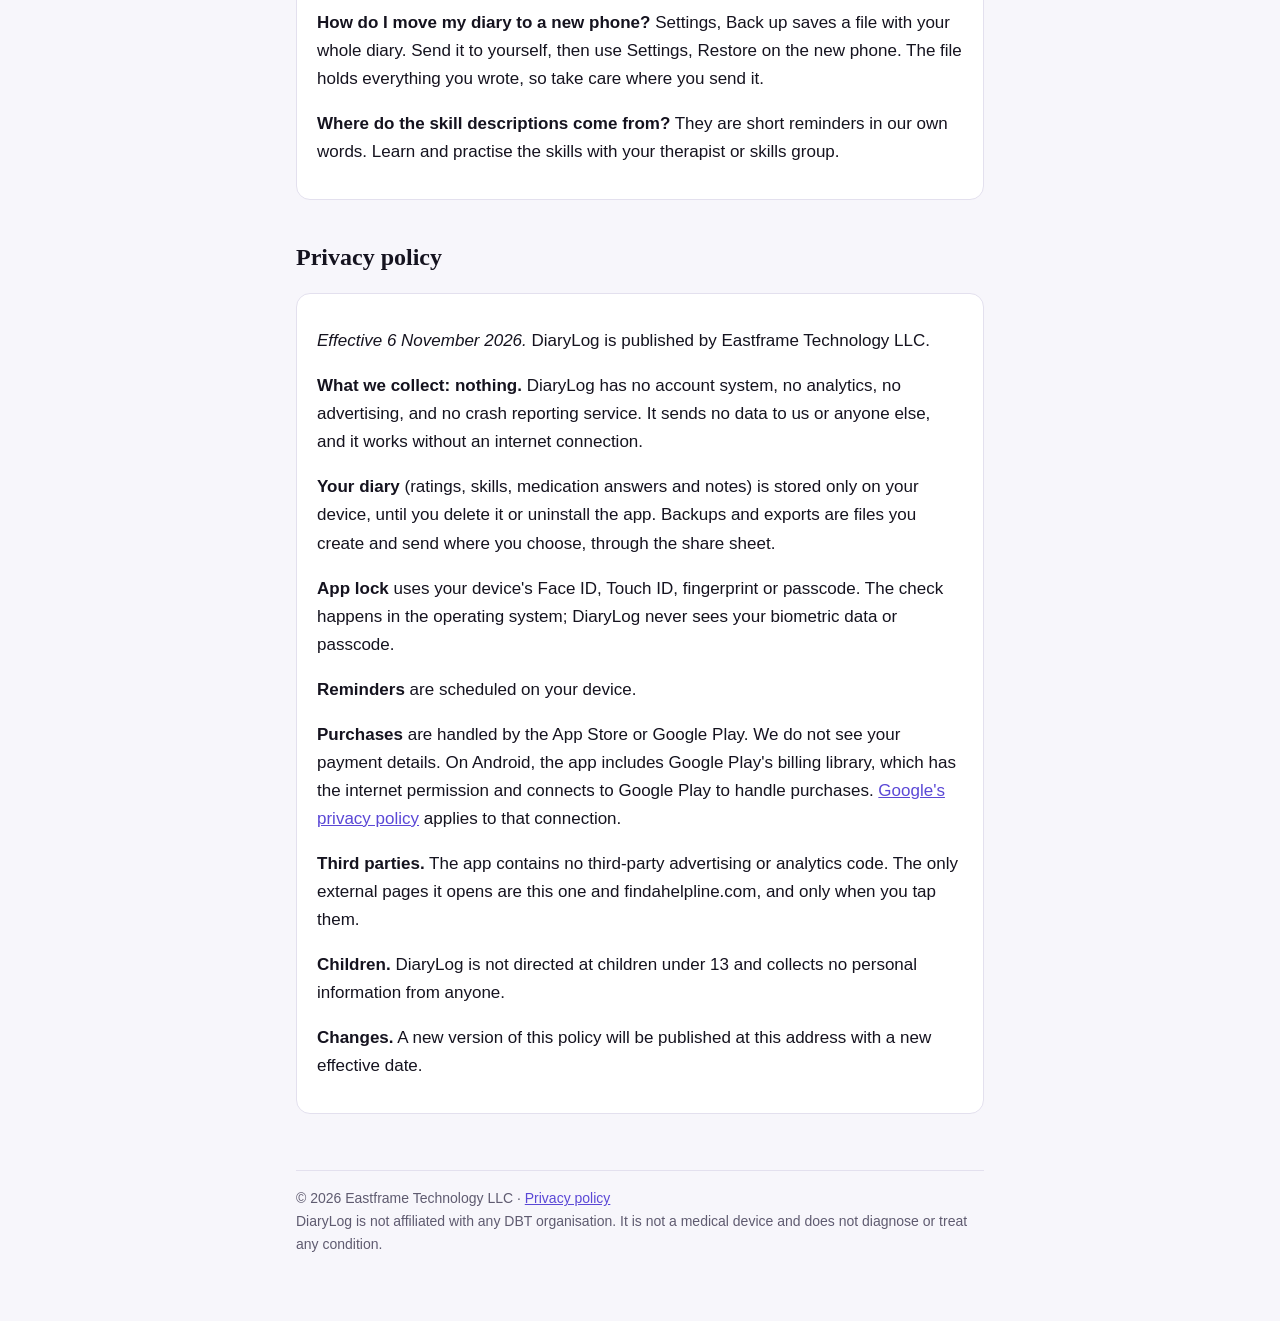
==== commit c21234db: "Privacy policy: say accurately what the Android build connects to Co-Authored-By: Claude Opus 5.5 <n" ====
--- a/index.html
+++ b/index.html
@@ -75,12 +75,12 @@
 
   <h2 id="privacy">Privacy policy</h2>
   <div class="card">
-    <p><em>Effective 3 November 2026.</em> DiaryLog is published by Eastframe Technology LLC.</p>
-    <p><strong>What we collect: nothing.</strong> DiaryLog has no account system, no analytics, no advertising, and no crash reporting service. It never connects to the internet and sends no data to us or anyone else.</p>
+    <p><em>Effective 6 November 2026.</em> DiaryLog is published by Eastframe Technology LLC.</p>
+    <p><strong>What we collect: nothing.</strong> DiaryLog has no account system, no analytics, no advertising, and no crash reporting service. It sends no data to us or anyone else, and it works without an internet connection.</p>
     <p><strong>Your diary</strong> (ratings, skills, medication answers and notes) is stored only on your device, until you delete it or uninstall the app. Backups and exports are files you create and send where you choose, through the share sheet.</p>
     <p><strong>App lock</strong> uses your device's Face ID, Touch ID, fingerprint or passcode. The check happens in the operating system; DiaryLog never sees your biometric data or passcode.</p>
     <p><strong>Reminders</strong> are scheduled on your device.</p>
-    <p><strong>Purchases</strong> are handled by the App Store or Google Play. We do not see your payment details.</p>
+    <p><strong>Purchases</strong> are handled by the App Store or Google Play. We do not see your payment details. On Android, the app includes Google Play's billing library, which has the internet permission and connects to Google Play to handle purchases. <a href="https://policies.google.com/privacy">Google's privacy policy</a> applies to that connection.</p>
     <p><strong>Third parties.</strong> The app contains no third-party advertising or analytics code. The only external pages it opens are this one and findahelpline.com, and only when you tap them.</p>
     <p><strong>Children.</strong> DiaryLog is not directed at children under 13 and collects no personal information from anyone.</p>
     <p><strong>Changes.</strong> A new version of this policy will be published at this address with a new effective date.</p>
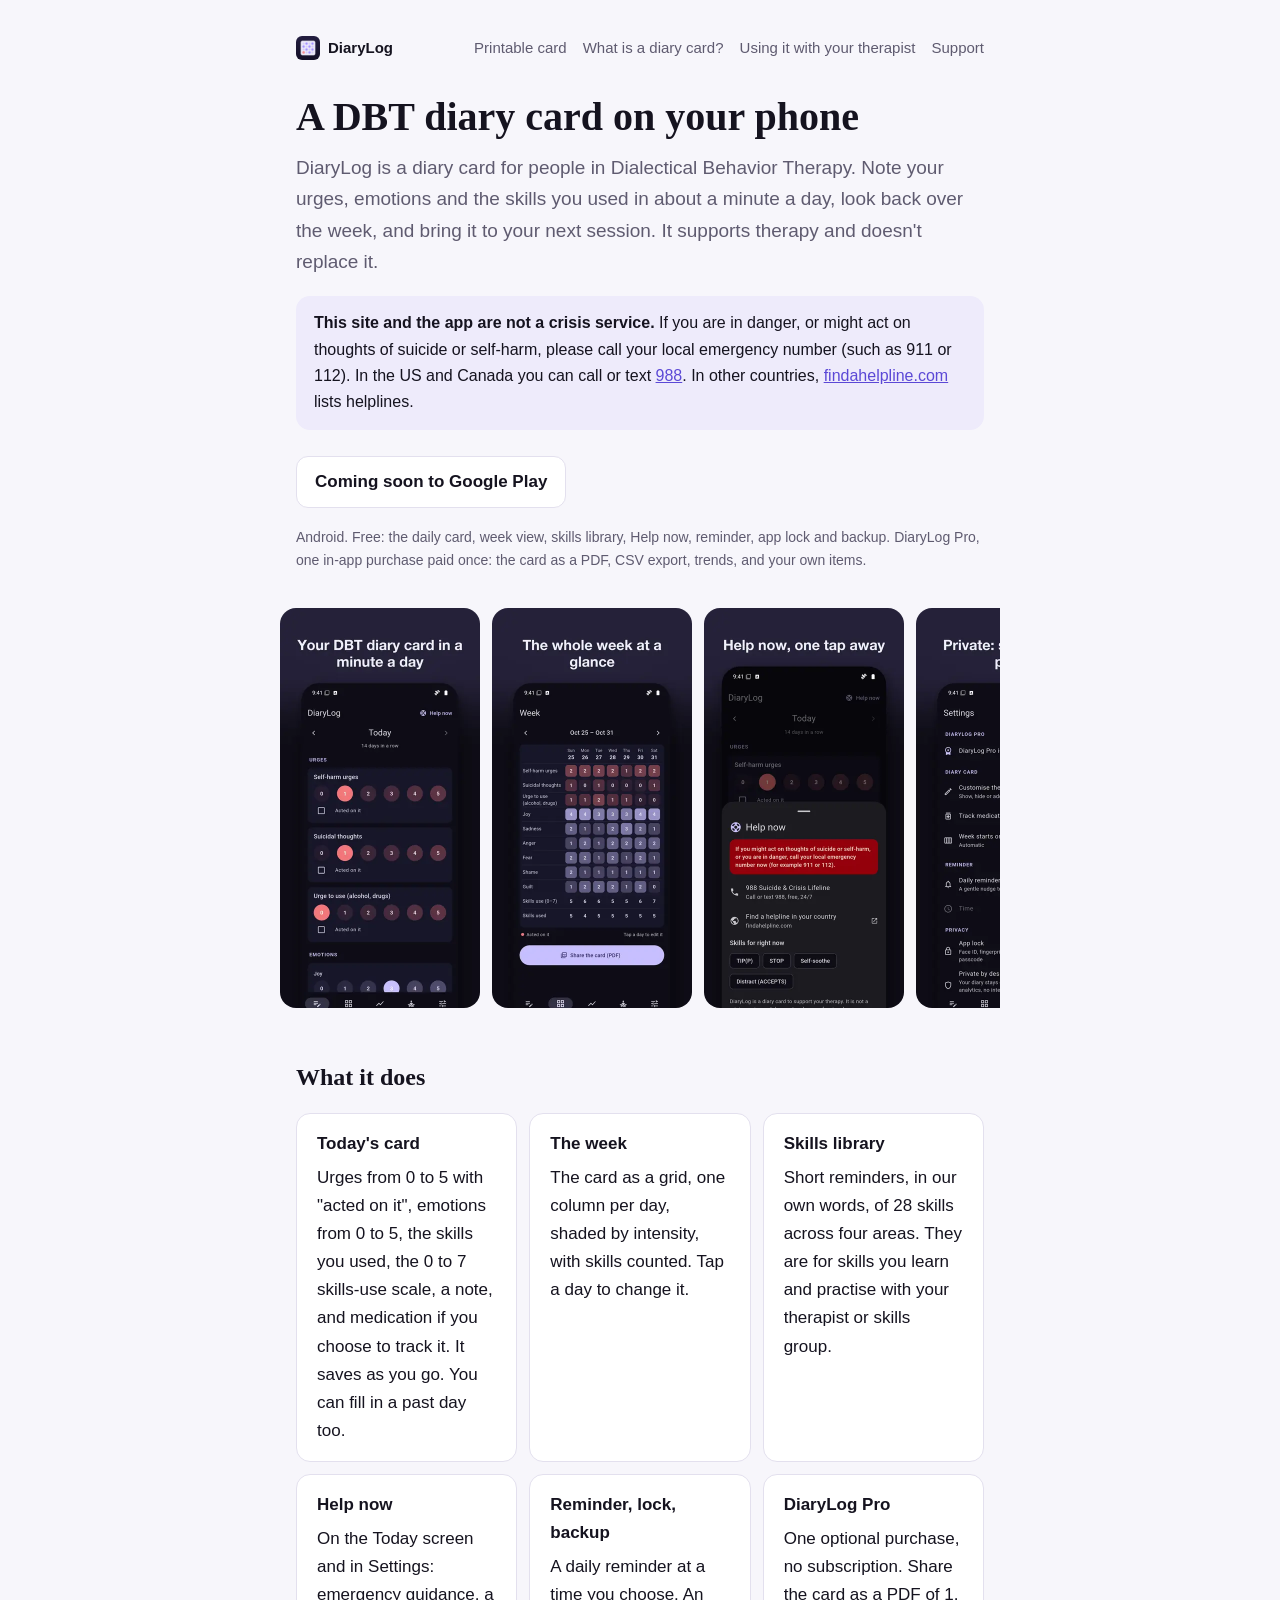
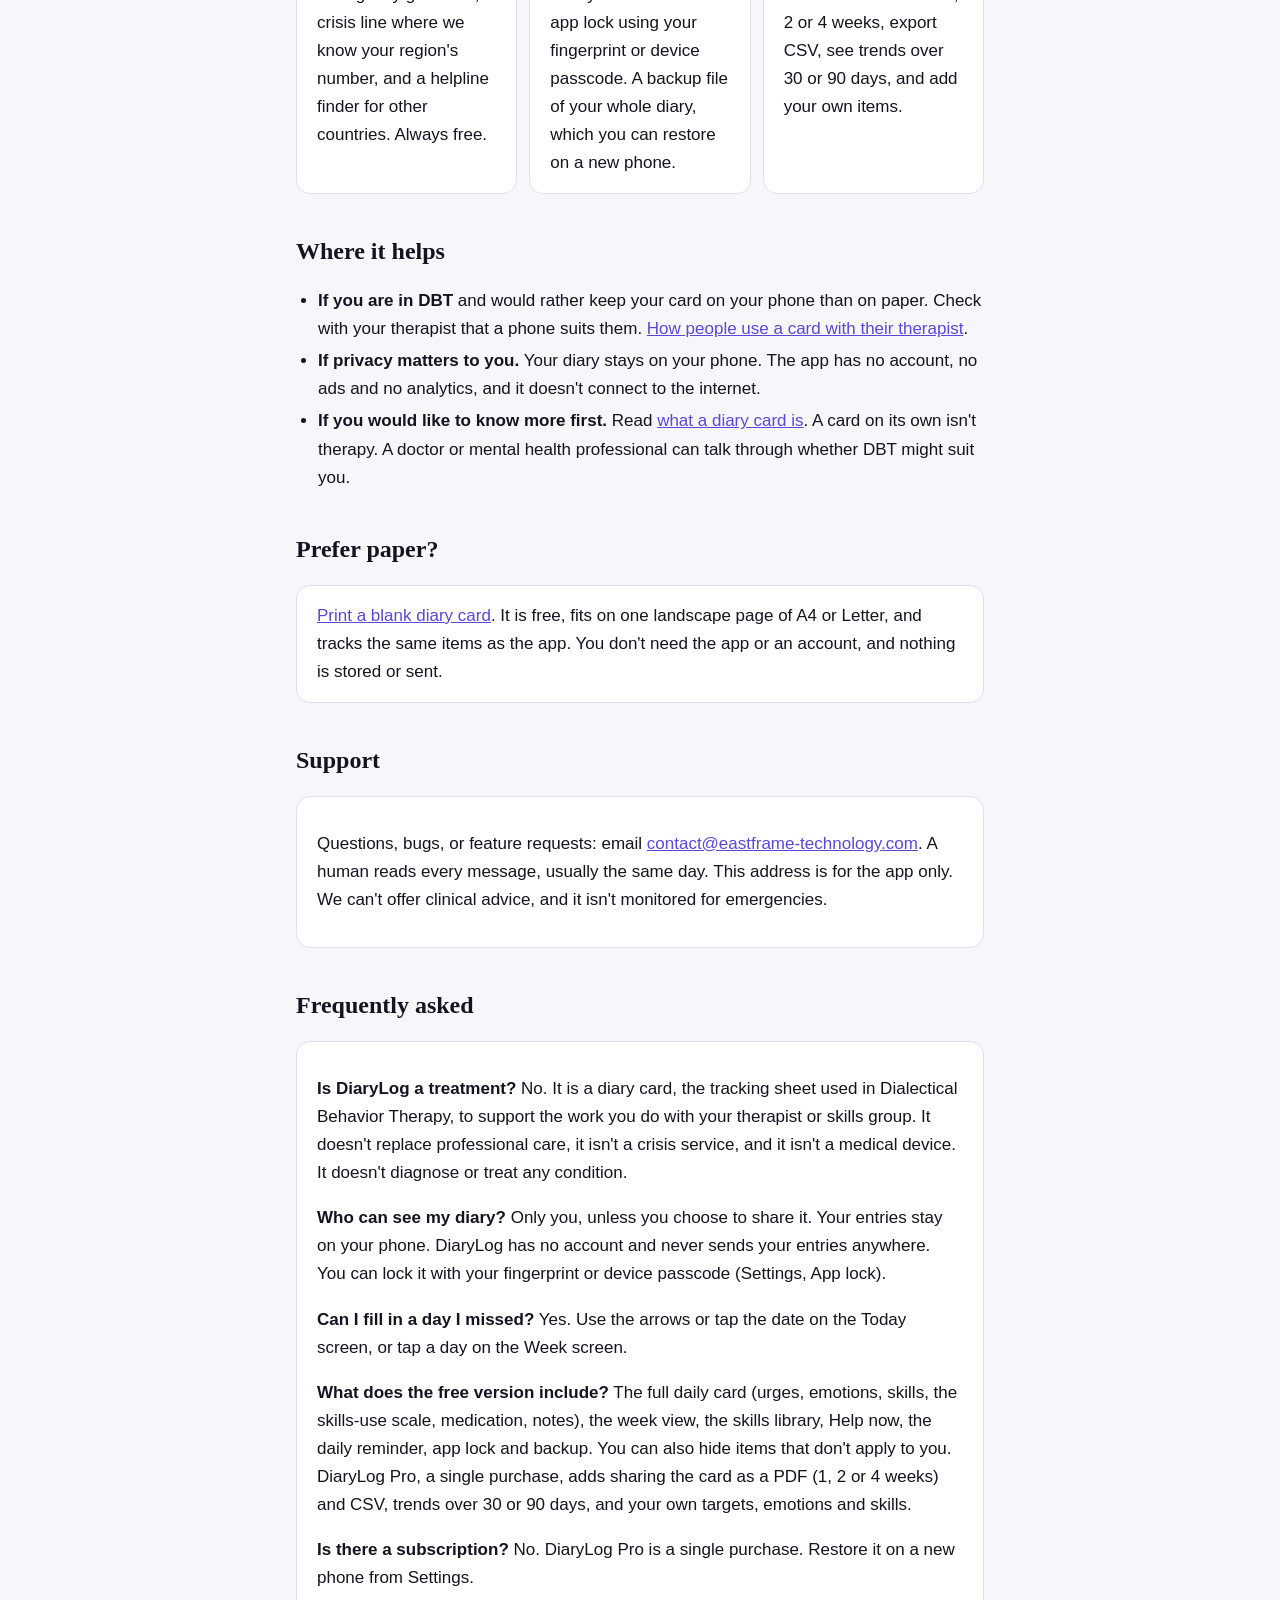
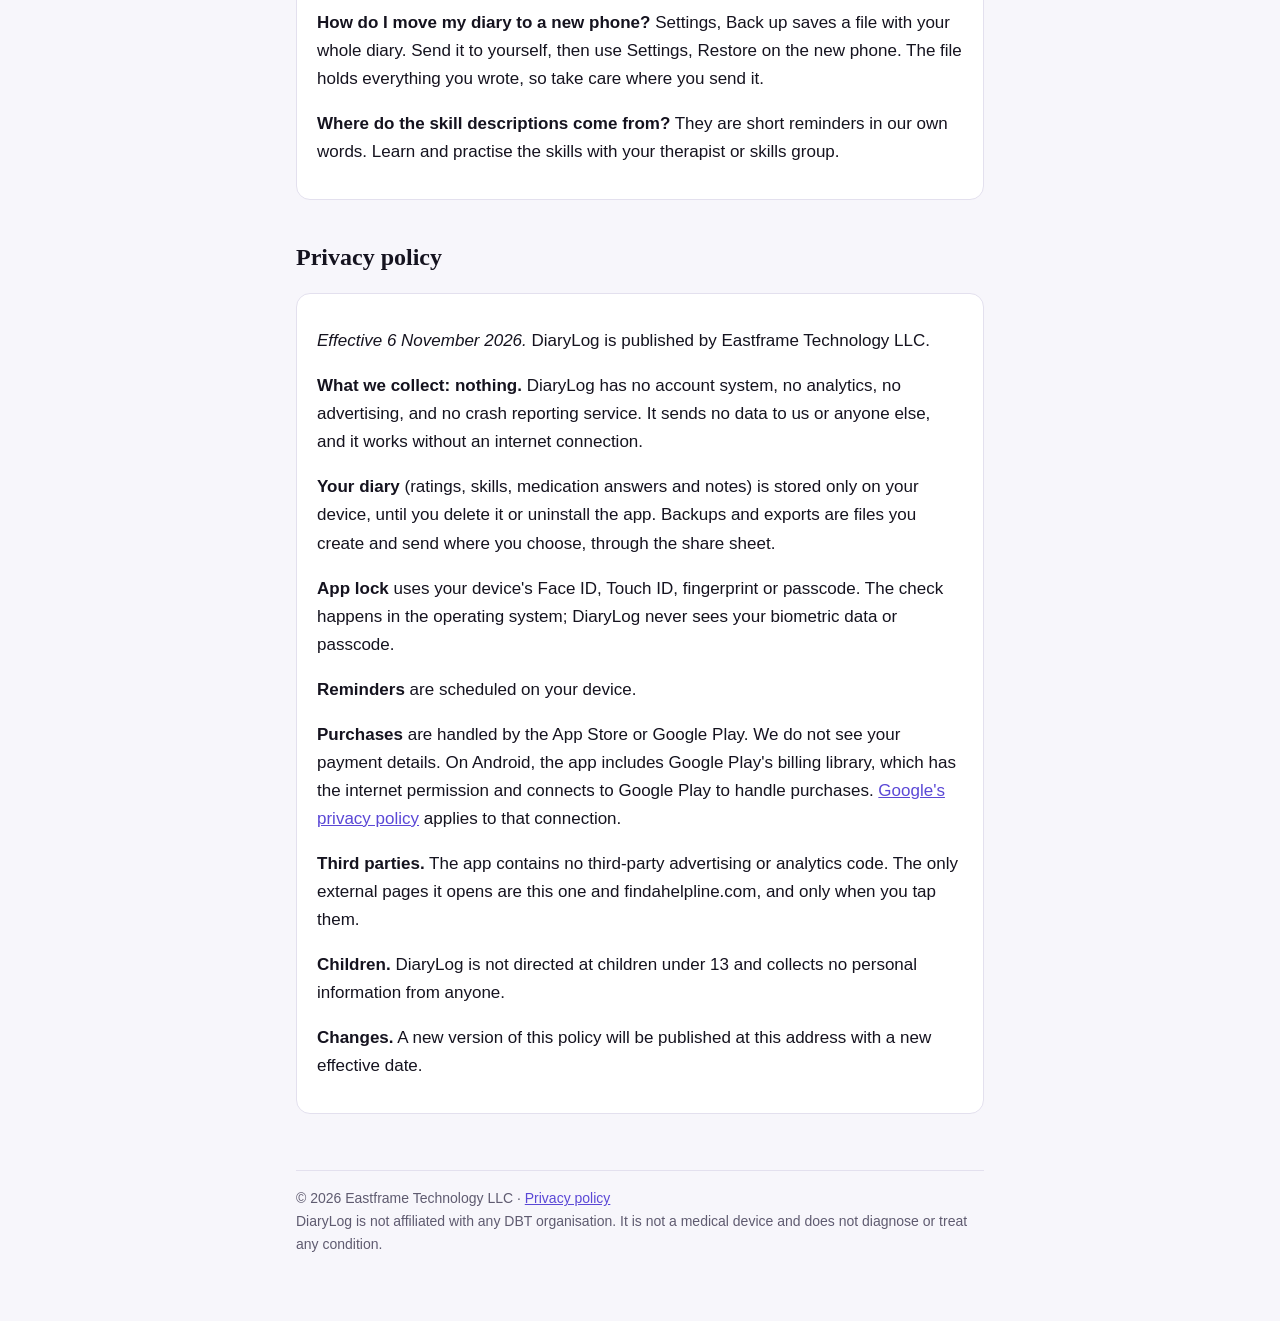
==== commit 3eae96f8: "FAQ: match the updated privacy policy Co-Authored-By: Claude Opus 5.5 <noreply@anthropic.com>" ====
--- a/index.html
+++ b/index.html
@@ -65,7 +65,7 @@
   <h2>Frequently asked</h2>
   <div class="card">
     <p><strong>Is DiaryLog a treatment?</strong> No. It is a diary card, the tracking sheet used in Dialectical Behavior Therapy, to support the work you do with your therapist or skills group. It doesn't replace professional care, it isn't a crisis service, and it isn't a medical device. It doesn't diagnose or treat any condition.</p>
-    <p><strong>Who can see my diary?</strong> Only you, unless you choose to share it. Your entries stay on your phone. DiaryLog has no account and never connects to the internet. You can lock it with your fingerprint or device passcode (Settings, App lock).</p>
+    <p><strong>Who can see my diary?</strong> Only you, unless you choose to share it. Your entries stay on your phone. DiaryLog has no account and never sends your entries anywhere. You can lock it with your fingerprint or device passcode (Settings, App lock).</p>
     <p><strong>Can I fill in a day I missed?</strong> Yes. Use the arrows or tap the date on the Today screen, or tap a day on the Week screen.</p>
     <p><strong>What does the free version include?</strong> The full daily card (urges, emotions, skills, the skills-use scale, medication, notes), the week view, the skills library, Help now, the daily reminder, app lock and backup. You can also hide items that don't apply to you. DiaryLog Pro, a single purchase, adds sharing the card as a PDF (1, 2 or 4 weeks) and CSV, trends over 30 or 90 days, and your own targets, emotions and skills.</p>
     <p><strong>Is there a subscription?</strong> No. DiaryLog Pro is a single purchase. Restore it on a new phone from Settings.</p>
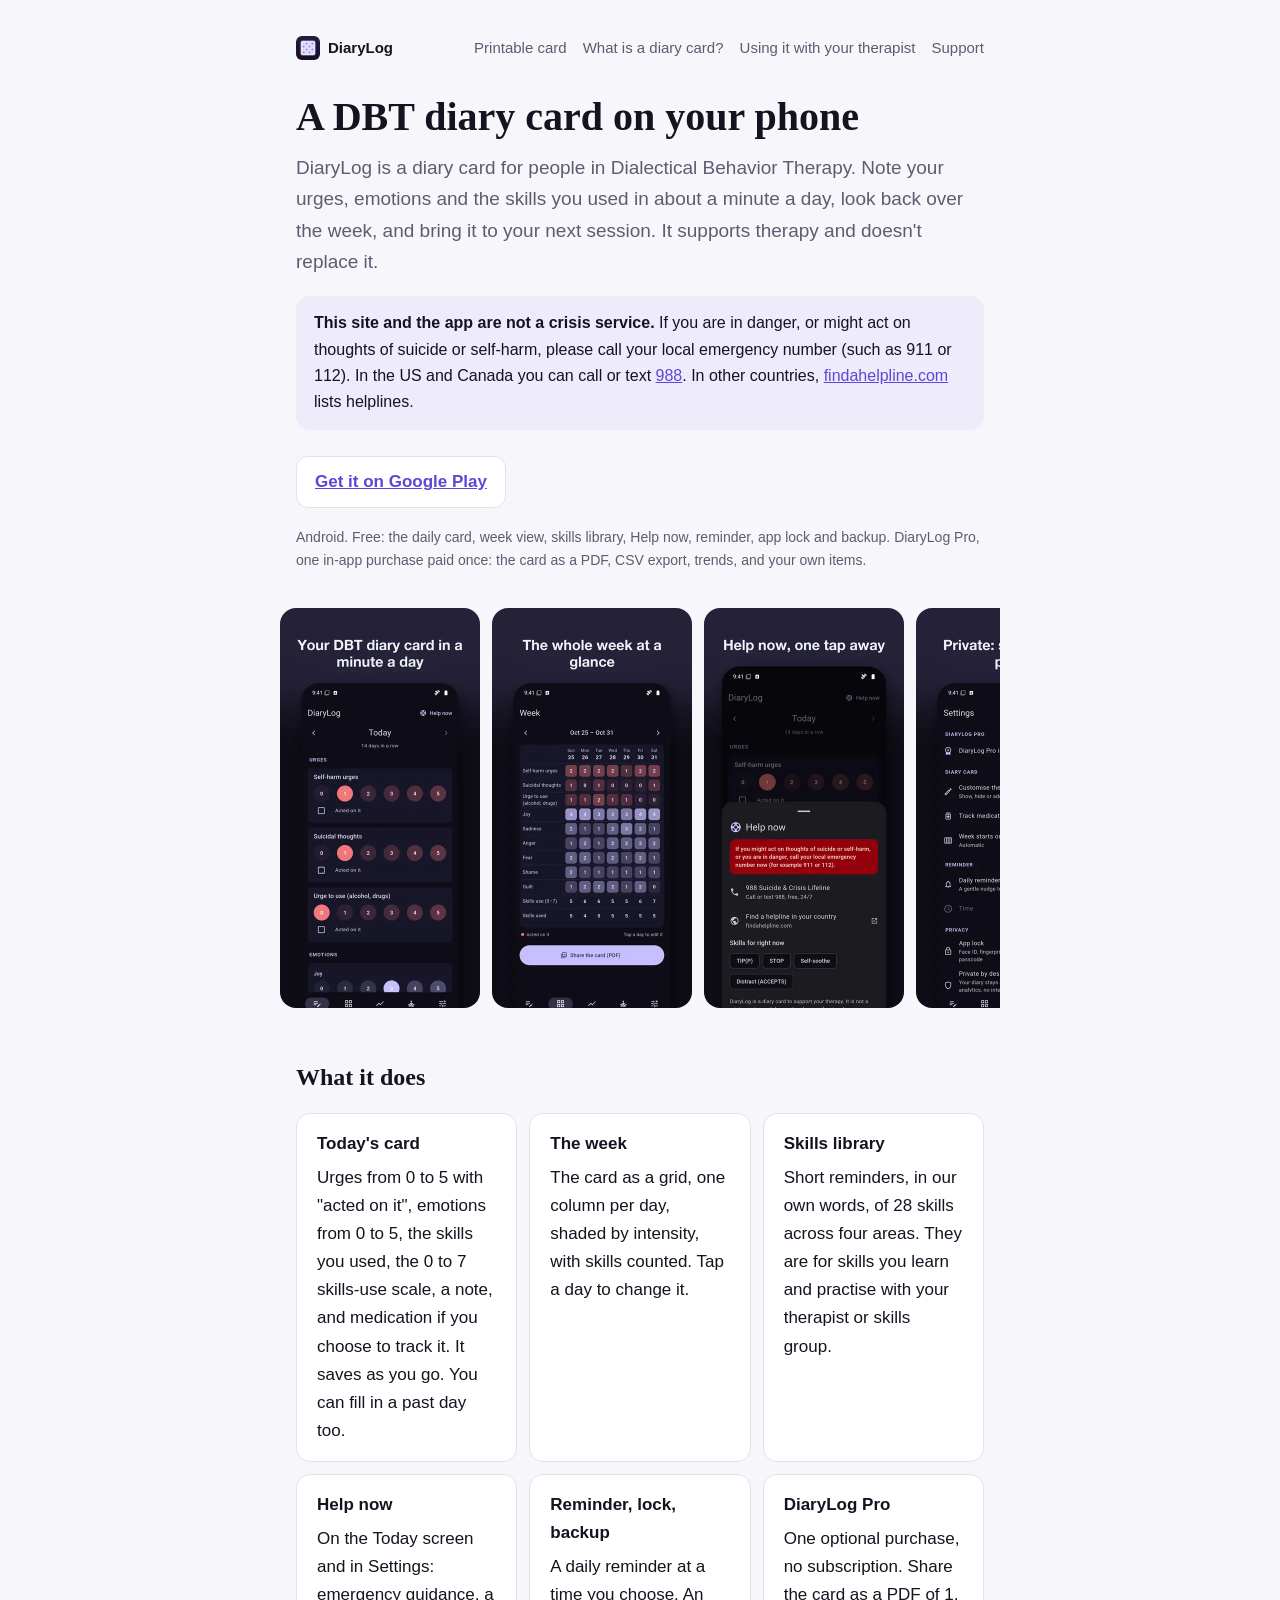
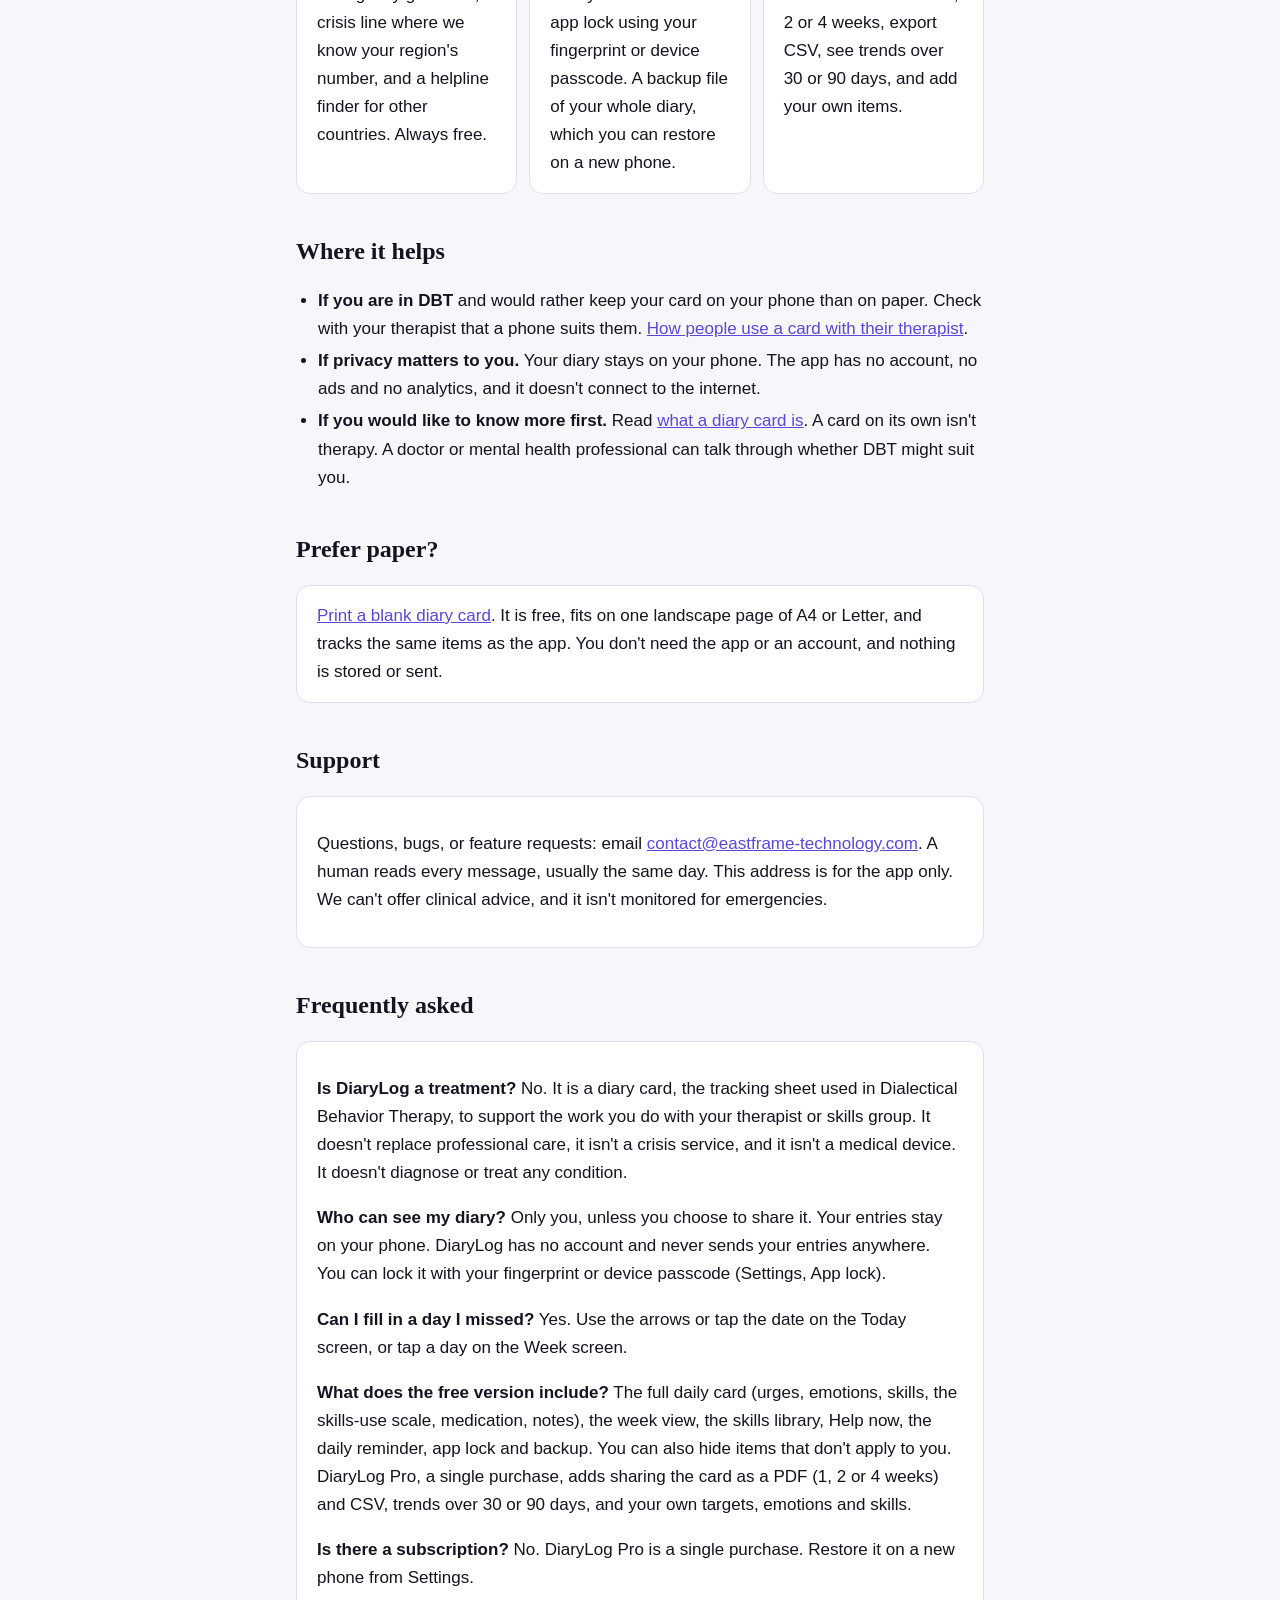
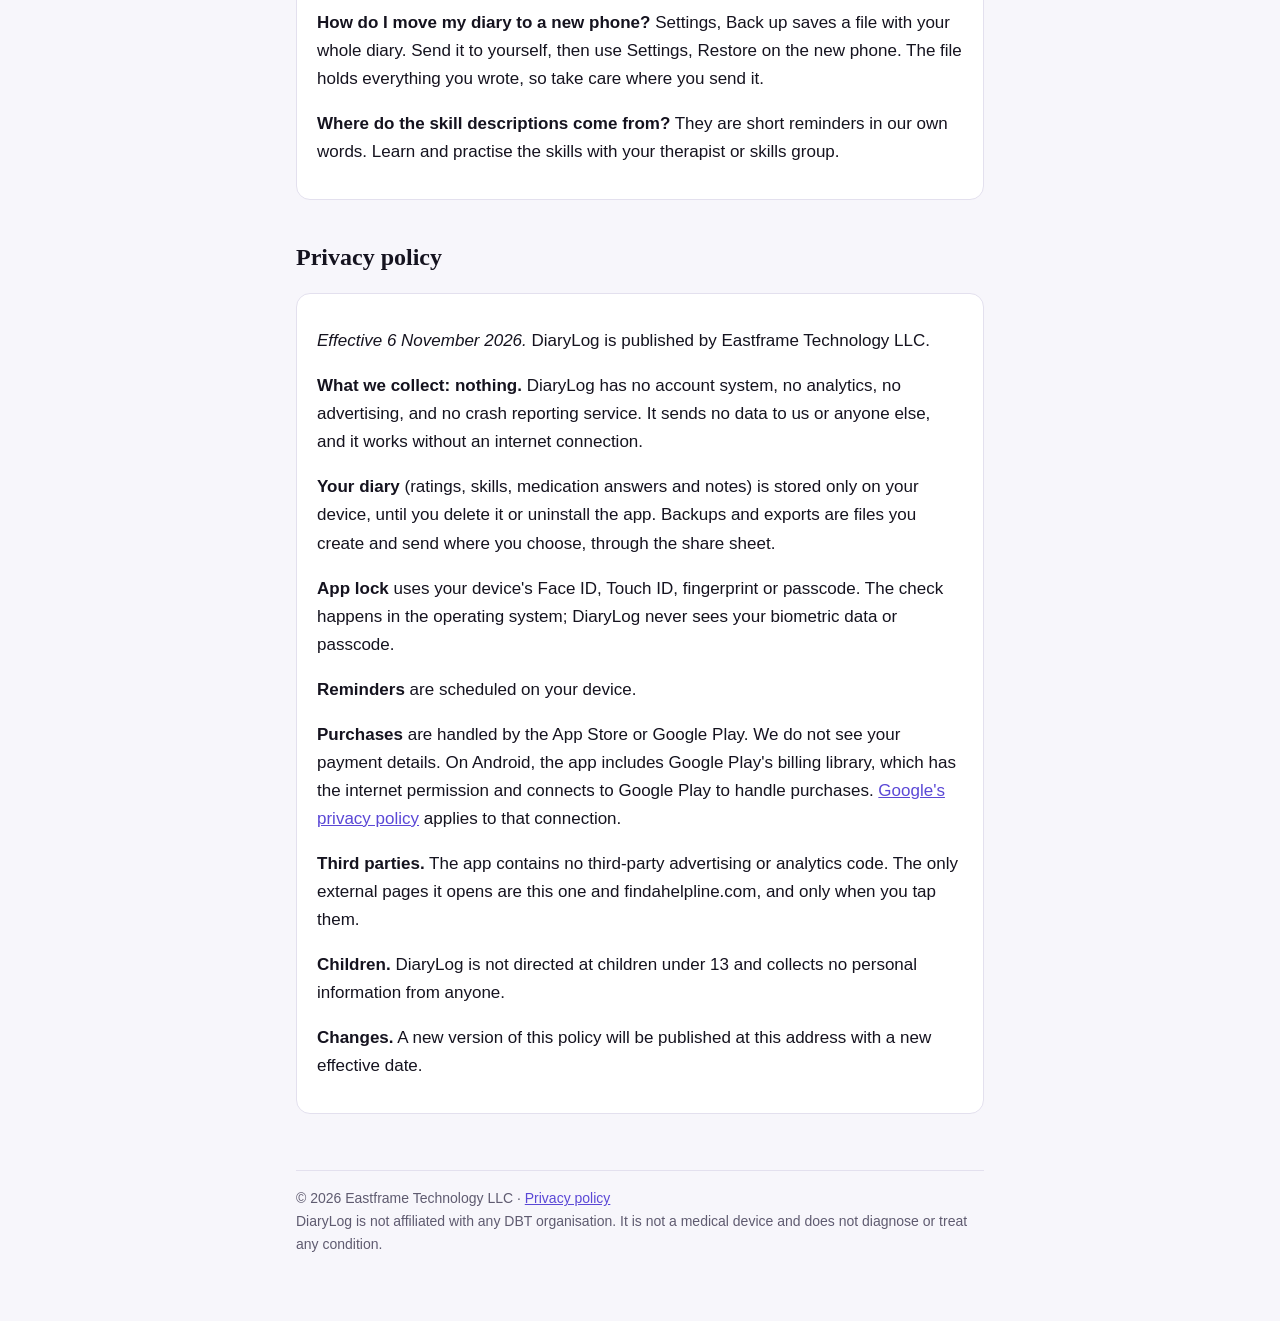
==== commit c35afdaa: "Link to Google Play now that the app is live Co-Authored-By: Claude Opus 5.5 <noreply@anthropic.com>" ====
--- a/index.html
+++ b/index.html
@@ -15,7 +15,7 @@
 <link rel="icon" href="icon.png">
 <link rel="stylesheet" href="style.css">
 <script type="application/ld+json">
-{"@context":"https://schema.org","@type":"MobileApplication","name":"DiaryLog: DBT Diary Card","operatingSystem":"Android","applicationCategory":"HealthApplication","description":"A DBT diary card to support therapy: urges, emotions, skills use, medication and notes, with a week view. No ads, no subscription, no account. Not a treatment and not a crisis service.","image":"https://eastframe-technology.github.io/diarylog-support/img/og.jpg","offers":{"@type":"Offer","price":"0","priceCurrency":"USD"},"publisher":{"@type":"Organization","name":"Eastframe Technology LLC"}}
+{"@context":"https://schema.org","@type":"MobileApplication","installUrl":"https://play.google.com/store/apps/details?id=com.eastframe.diarylog","name":"DiaryLog: DBT Diary Card","operatingSystem":"Android","applicationCategory":"HealthApplication","description":"A DBT diary card to support therapy: urges, emotions, skills use, medication and notes, with a week view. No ads, no subscription, no account. Not a treatment and not a crisis service.","image":"https://eastframe-technology.github.io/diarylog-support/img/og.jpg","offers":{"@type":"Offer","price":"0","priceCurrency":"USD"},"publisher":{"@type":"Organization","name":"Eastframe Technology LLC"}}
 </script>
 </head>
 <body>
@@ -27,7 +27,7 @@
 
   <aside class="crisis"><strong>This site and the app are not a crisis service.</strong> If you are in danger, or might act on thoughts of suicide or self-harm, please call your local emergency number (such as 911 or 112). In the US and Canada you can call or text <a href="tel:988">988</a>. In other countries, <a href="https://findahelpline.com">findahelpline.com</a> lists helplines.</aside>
 
-  <!-- PLAY_CTA --><p class="soon">Coming soon to Google Play</p><!-- /PLAY_CTA -->
+  <!-- PLAY_CTA --><a class="soon" href="https://play.google.com/store/apps/details?id=com.eastframe.diarylog">Get it on Google Play</a><!-- /PLAY_CTA -->
   <p class="note">Android. Free: the daily card, week view, skills library, Help now, reminder, app lock and backup. DiaryLog Pro, one in-app purchase paid once: the card as a PDF, CSV export, trends, and your own items.</p>
 
   <div class="shots" aria-label="Screenshots">
